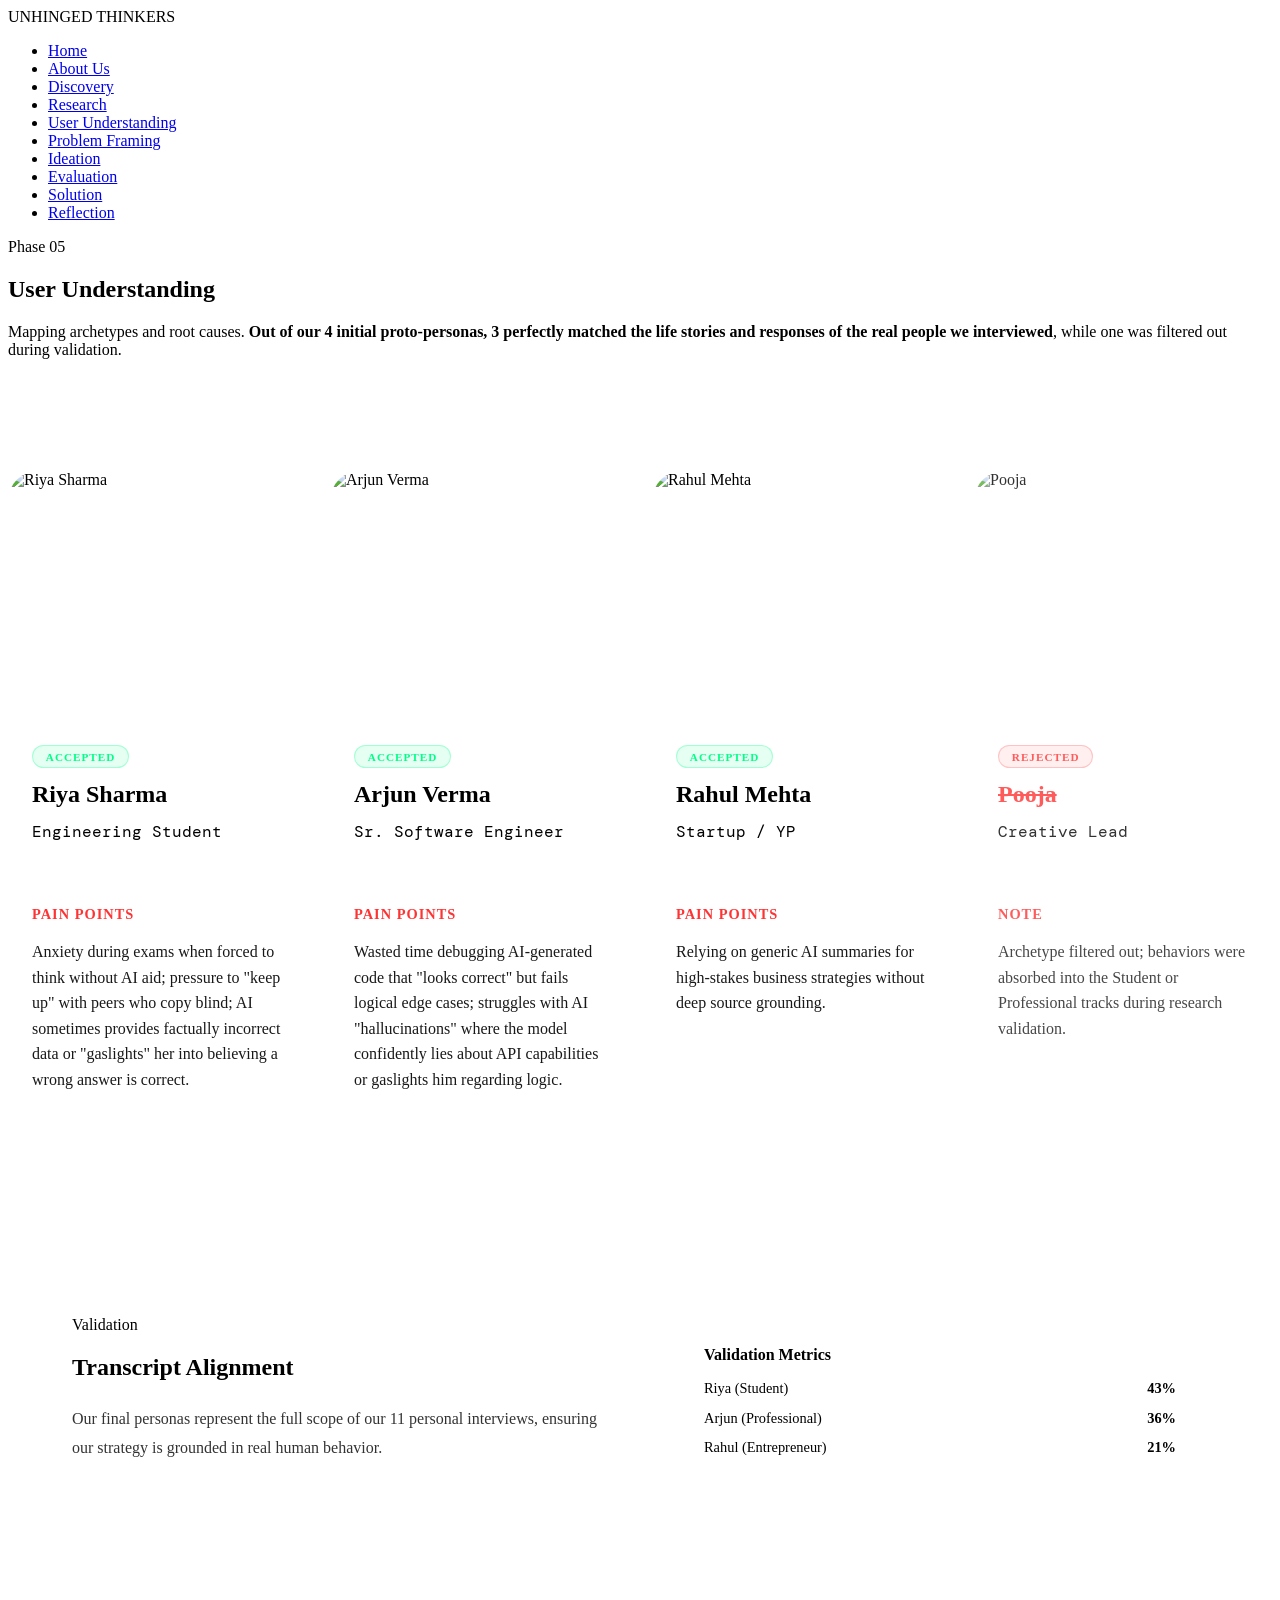
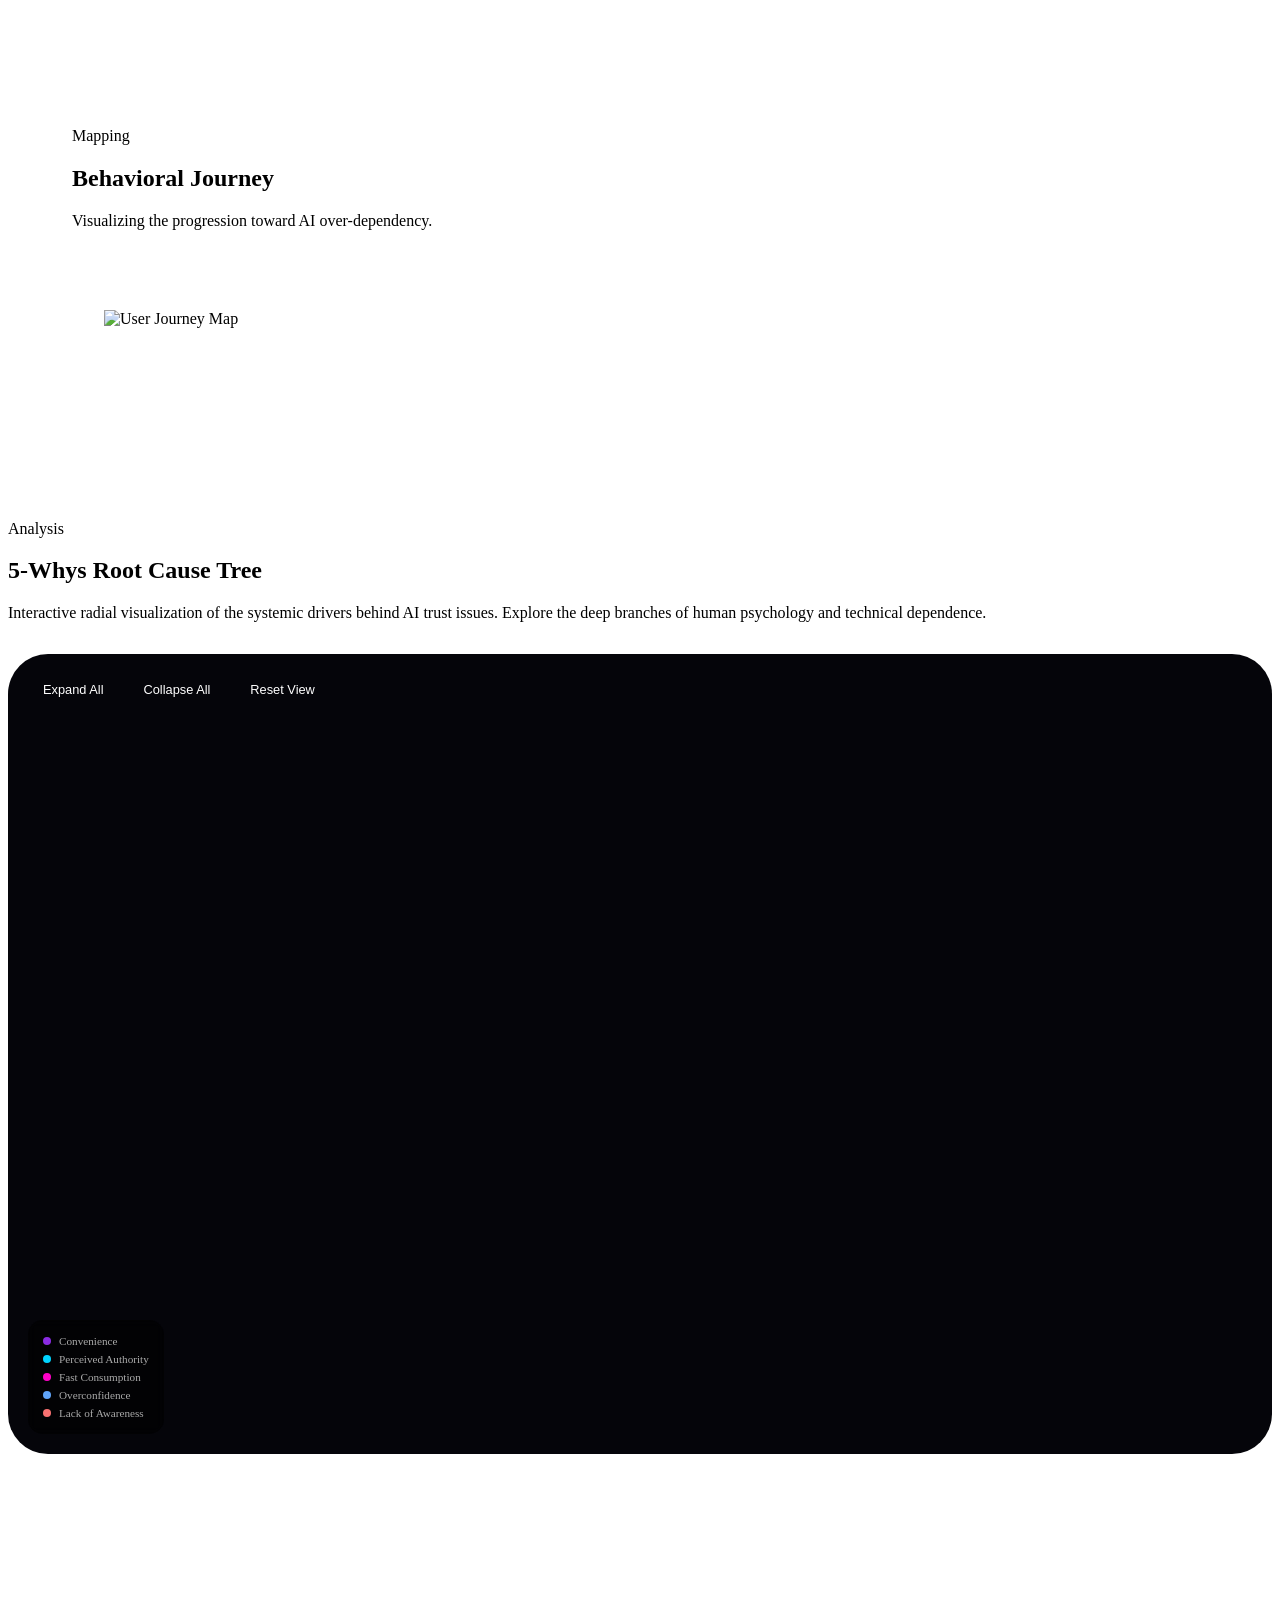
==== user.html @ 230399fd "Add files via upload" ====
<!DOCTYPE html>
<html lang="en">
<head>
    <meta charset="UTF-8">
    <meta name="viewport" content="width=device-width, initial-scale=1.0">
    <title>User Understanding | UNHINGED THINKERS</title>
    <link rel="preconnect" href="https://fonts.googleapis.com">
    <link rel="preconnect" href="https://fonts.gstatic.com" crossorigin>
    <link href="https://fonts.googleapis.com/css2?family=Inter:wght@300;400;600;800&family=Outfit:wght@400;700;900&family=DM+Mono:wght@400;500&family=DM+Sans:wght@400;500;700&display=swap" rel="stylesheet">
    <link rel="stylesheet" href="style.css">
    <style>
        .user-container {
            display: flex;
            flex-direction: column;
            gap: 6rem;
            padding-bottom: 8rem;
        }

        /* Persona Grid */
        .persona-grid {
            display: grid;
            grid-template-columns: repeat(4, 1fr);
            gap: 1.5rem;
        }

        .persona-card {
            background: var(--surface-color);
            border: 1px solid var(--border-color);
            border-radius: 30px;
            overflow: hidden;
            transition: var(--transition);
            display: flex;
            flex-direction: column;
            height: 100%;
            position: relative;
        }

        .persona-card:hover {
            transform: translateY(-10px);
            border-color: var(--accent-primary);
            box-shadow: 0 20px 40px rgba(0,0,0,0.4);
        }

        .persona-img-container {
            width: 100%;
            height: 250px;
            overflow: hidden;
            position: relative;
            cursor: zoom-in;
        }

        .persona-img {
            width: 100%;
            height: 100%;
            object-fit: cover;
            transition: var(--transition);
        }

        .persona-info {
            padding: 1.5rem;
            flex-grow: 1;
            display: flex;
            flex-direction: column;
            gap: 0.8rem;
        }

        .persona-badge {
            display: inline-block;
            padding: 0.3rem 0.8rem;
            border-radius: 50px;
            font-size: 0.7rem;
            font-weight: 700;
            text-transform: uppercase;
            letter-spacing: 1px;
            width: fit-content;
        }

        .persona-name {
            font-family: var(--font-heading);
            font-size: 1.5rem;
            font-weight: 800;
            color: var(--text-color);
            margin: 0;
        }

        .persona-role {
            font-family: 'DM Mono', monospace;
            font-size: 1rem; /* Increased from 0.85rem */
            color: var(--accent-secondary);
            margin-bottom: 0.5rem;
            display: block;
        }

        .pain-points-section {
            border-top: 1px solid var(--border-color);
            padding-top: 1rem;
            margin-top: 0.5rem;
        }

        .pain-points-section h4 {
            font-size: 0.9rem; /* Increased from 0.75rem */
            text-transform: uppercase;
            color: #ff3333;
            margin-bottom: 0.5rem;
            letter-spacing: 1px;
        }

        .pain-points-section p {
            font-size: 1rem; /* Increased from 0.85rem */
            line-height: 1.6;
            opacity: 0.9;
        }

        /* Rejected State */
        .persona-card.rejected { border-color: #ff3333; opacity: 0.8; }
        .persona-card.rejected .persona-name { color: #ff3333; text-decoration: line-through; }

        /* Mapping Section */
        .mapping-section {
            background: rgba(255, 255, 255, 0.02);
            border: 1px solid var(--border-color);
            padding: 4rem;
            border-radius: 40px;
            backdrop-filter: blur(10px);
        }

        /* ─── 5-Whys D3 Section ────────────────────────────────── */
        #whys-section {
            height: 800px;
            position: relative;
            background: #060A10;
            border-radius: 40px;
            border: 1px solid var(--border-color);
            overflow: hidden;
            margin-top: 2rem;
            box-shadow: inset 0 0 50px rgba(0,0,0,0.5);
        }

        #chart-svg-container {
            width: 100%;
            height: 100%;
            position: relative;
            z-index: 1;
        }

        .whys-header-internal {
            position: absolute; top: 24px; left: 24px; z-index: 50; display: flex; align-items: center; gap: 12px;
        }
        .whys-header-dot { width: 10px; height: 10px; border-radius: 50%; background: #F87171; box-shadow: 0 0 12px #F87171; }
        .whys-header-internal h3 { font-size: 11px; font-weight: 700; color: #E2E8F0; letter-spacing: 0.05em; text-transform: uppercase; margin: 0; font-family: 'DM Mono', monospace; }

        .whys-legend {
            position: absolute; top: 80px; left: 24px;
            display: flex; flex-direction: column; gap: 6px; z-index: 50;
        }
        .legend-item { display: flex; align-items: center; gap: 8px; font-size: 11px; color: #94A3B8; font-family: 'DM Mono', monospace; }
        .legend-dot { width: 6px; height: 6px; border-radius: 50%; }

        .whys-controls {
            position: absolute; bottom: 24px; right: 24px;
            display: flex; gap: 6px; z-index: 50;
        }
        .ctrl-btn {
            width: 32px; height: 32px; background: rgba(255,255,255,0.05);
            border: 1px solid rgba(255,255,255,0.1); border-radius: 8px;
            color: #4A6580; font-size: 14px; display: flex; align-items: center;
            justify-content: center; cursor: pointer; transition: 0.2s;
        }
        .ctrl-btn:hover { background: rgba(255,255,255,0.1); color: #E2E8F0; }

        #expand-all-btn {
            position: absolute; bottom: 24px; left: 50%; transform: translateX(-50%);
            font-size: 9px; font-family: 'DM Mono', monospace; text-transform: uppercase;
            background: rgba(255,255,255,0.04); border: 1px solid rgba(255,255,255,0.08);
            color: #4A6580; padding: 6px 14px; border-radius: 20px; cursor: pointer; z-index: 50;
        }
        #expand-all-btn:hover { background: var(--accent-primary); color: white; }

        #whys-tip {
            display: none; position: fixed; background: rgba(6,10,16,0.98);
            border: 1px solid rgba(255,255,255,0.1); border-radius: 6px;
            padding: 6px 12px; font-size: 10px; font-family: 'DM Mono', monospace;
            color: #E2E8F0; pointer-events: none; z-index: 9999;
            box-shadow: 0 10px 30px rgba(0,0,0,0.8);
        }

        /* SVG Inner Elements */
        .link { fill: none; stroke-opacity: 0.2; stroke-width: 1.2; pointer-events: none; }
        .node { cursor: pointer; }
        .node circle { transition: 0.2s; }
        .node:hover circle { stroke-width: 3px; }
        .node-label { font-family: 'DM Sans', sans-serif; pointer-events: none; user-select: none; }

        /* Lightbox */
        #lightbox { display: none; position: fixed; z-index: 9999; top: 0; left: 0; width: 100%; height: 100%; background: rgba(0,0,0,0.95); align-items: center; justify-content: center; cursor: pointer; }
        #lightbox img { max-width: 90%; max-height: 90%; border-radius: 12px; animation: zoomIn 0.3s ease; }

        @keyframes zoomIn { from { transform: scale(0.8); opacity: 0; } to { transform: scale(1); opacity: 1; } }

        @media (max-width: 968px) { .persona-grid { grid-template-columns: 1fr 1fr; } #whys-section { height: 600px; } }
        @media (max-width: 600px) { .persona-grid { grid-template-columns: 1fr; } }
    </style>
</head>
<body>
    <header>
        <nav id="main-nav">
            <div class="logo">UNHINGED THINKERS</div>
            <ul>
                <li><a href="index.html">Home</a></li>
                <li><a href="about.html">About Us</a></li>
                <li><a href="discovery.html">Discovery</a></li>
                <li><a href="research.html">Research</a></li>
                <li><a href="user.html" class="active">User Understanding</a></li>
                <li><a href="problem.html">Problem Framing</a></li>
                <li><a href="ideation.html">Ideation</a></li>
                <li><a href="evaluation.html">Evaluation</a></li>
                <li><a href="solution.html">Solution</a></li>
                <li><a href="reflection.html">Reflection</a></li>
            </ul>
        </nav>
    </header>

    <main class="container user-container">
        <section class="section-header">
            <span class="eyebrow">Phase 05</span>
            <h1 class="gradient-text">User Understanding</h1>
            <p>Mapping archetypes and root causes. <strong>Out of our 4 initial proto-personas, 3 perfectly matched the life stories and responses of the real people we interviewed</strong>, while one was filtered out during validation.</p>
        </section>

        <!-- 1. Persona Profiles -->
        <section class="persona-grid">
            <div class="persona-card">
                <div class="persona-img-container" onclick="openLightbox('proto_persona/persona_riya.jpeg')">
                    <img src="proto_persona/persona_riya.jpeg" alt="Riya Sharma" class="persona-img">
                </div>
                <div class="persona-info">
                    <span class="persona-badge" style="background:rgba(0, 255, 136, 0.1); color:#00ff88; border: 1px solid rgba(0, 255, 136, 0.3);">Accepted</span>
                    <h3 class="persona-name">Riya Sharma</h3>
                    <span class="persona-role">Engineering Student</span>
                    <div class="pain-points-section">
                        <h4>Pain Points</h4>
                        <p>Anxiety during exams when forced to think without AI aid; pressure to "keep up" with peers who copy blind; AI sometimes provides factually incorrect data or "gaslights" her into believing a wrong answer is correct.</p>
                    </div>
                </div>
            </div>

            <div class="persona-card">
                <div class="persona-img-container" onclick="openLightbox('proto_persona/persona_arjun_verma.jpeg')">
                    <img src="proto_persona/persona_arjun_verma.jpeg" alt="Arjun Verma" class="persona-img">
                </div>
                <div class="persona-info">
                    <span class="persona-badge" style="background:rgba(0, 255, 136, 0.1); color:#00ff88; border: 1px solid rgba(0, 255, 136, 0.3);">Accepted</span>
                    <h3 class="persona-name">Arjun Verma</h3>
                    <span class="persona-role">Sr. Software Engineer</span>
                    <div class="pain-points-section">
                        <h4>Pain Points</h4>
                        <p>Wasted time debugging AI-generated code that "looks correct" but fails logical edge cases; struggles with AI "hallucinations" where the model confidently lies about API capabilities or gaslights him regarding logic.</p>
                    </div>
                </div>
            </div>

            <div class="persona-card">
                <div class="persona-img-container" onclick="openLightbox('proto_persona/persona_rahul_mehta.jpeg')">
                    <img src="proto_persona/persona_rahul_mehta.jpeg" alt="Rahul Mehta" class="persona-img">
                </div>
                <div class="persona-info">
                    <span class="persona-badge" style="background:rgba(0, 255, 136, 0.1); color:#00ff88; border: 1px solid rgba(0, 255, 136, 0.3);">Accepted</span>
                    <h3 class="persona-name">Rahul Mehta</h3>
                    <span class="persona-role">Startup / YP</span>
                    <div class="pain-points-section">
                        <h4>Pain Points</h4>
                        <p>Relying on generic AI summaries for high-stakes business strategies without deep source grounding.</p>
                    </div>
                </div>
            </div>

            <div class="persona-card rejected">
                <div class="persona-img-container" onclick="openLightbox('proto_persona/persona_pooja.jpeg')">
                    <img src="proto_persona/persona_pooja.jpeg" alt="Pooja" class="persona-img">
                </div>
                <div class="persona-info">
                    <span class="persona-badge" style="background:rgba(255, 51, 51, 0.1); color:#ff3333; border: 1px solid rgba(255, 51, 51, 0.3);">Rejected</span>
                    <h3 class="persona-name">Pooja</h3>
                    <span class="persona-role">Creative Lead</span>
                    <div class="pain-points-section">
                        <h4>Note</h4>
                        <p>Archetype filtered out; behaviors were absorbed into the Student or Professional tracks during research validation.</p>
                    </div>
                </div>
            </div>
        </section>

        <!-- 2. Mapping Stats -->
        <section class="mapping-section" style="border-left: 5px solid var(--accent-secondary);">
            <div style="display: grid; grid-template-columns: 1fr 1fr; gap: 4rem; align-items: center;">
                <div>
                    <span class="eyebrow">Validation</span>
                    <h2 class="gradient-text">Transcript Alignment</h2>
                    <p style="margin-top: 1.5rem; line-height: 1.8; opacity: 0.8;">
                        Our final personas represent the full scope of our 11 personal interviews, ensuring our strategy is grounded in real human behavior.
                    </p>
                </div>
                <div style="background: rgba(255,255,255,0.02); padding: 2rem; border-radius: 20px; border: 1px solid var(--border-color);">
                    <h4 style="color:var(--accent-secondary); margin-bottom: 1rem;">Validation Metrics</h4>
                    <ul style="list-style: none; padding: 0; font-size: 0.9rem; display: flex; flex-direction: column; gap: 0.8rem;">
                        <li style="display:flex; justify-content:space-between;"><span>Riya (Student)</span> <strong style="color:var(--accent-primary);">43%</strong></li>
                        <li style="display:flex; justify-content:space-between;"><span>Arjun (Professional)</span> <strong style="color:var(--accent-primary);">36%</strong></li>
                        <li style="display:flex; justify-content:space-between;"><span>Rahul (Entrepreneur)</span> <strong style="color:var(--accent-primary);">21%</strong></li>
                    </ul>
                </div>
            </div>
        </section>

        <!-- 3. Journey Mapping -->
        <section class="mapping-section">
            <div class="section-header" style="margin-bottom: 3rem;">
                <span class="eyebrow">Mapping</span>
                <h2 class="gradient-text">Behavioral Journey</h2>
                <p>Visualizing the progression toward AI over-dependency.</p>
            </div>
            <div class="persona-img-container" style="height: auto; border-radius: 20px; border: 1px solid var(--border-color);" onclick="openLightbox('journey map.jpeg')">
                <img src="journey map.jpeg" alt="User Journey Map" class="persona-img" style="object-fit: contain; background: white; padding: 2rem;">
            </div>
        </section>

        <!-- 4. NEW: Root Cause Analysis Mindmap (D3 Integration) -->
        <section class="stats-section">
            <div class="section-header">
                <span class="eyebrow">Analysis</span>
                <h2 class="gradient-text">5-Whys Root Cause Tree</h2>
                <p>Interactive radial visualization of the systemic drivers behind AI trust issues. Explore the deep branches of human psychology and technical dependence.</p>
            </div>

            <div id="mindmap-container" style="width: 100%; height: 800px; background: #05050a; position: relative; overflow: hidden; border-radius: 40px; border: 1px solid var(--border-color); margin-top: 2rem;">
                <div style="position: absolute; top: 20px; left: 20px; z-index: 10; display: flex; gap: 10px;">
                    <button class="mindmap-btn" onclick="expandAll()" style="background: var(--surface-color); border: 1px solid var(--border-color); color: white; padding: 8px 15px; border-radius: 10px; cursor: pointer; font-size: 0.8rem;">Expand All</button>
                    <button class="mindmap-btn" onclick="collapseToRoot()" style="background: var(--surface-color); border: 1px solid var(--border-color); color: white; padding: 8px 15px; border-radius: 10px; cursor: pointer; font-size: 0.8rem;">Collapse All</button>
                    <button class="mindmap-btn" onclick="resetView()" style="background: var(--surface-color); border: 1px solid var(--border-color); color: white; padding: 8px 15px; border-radius: 10px; cursor: pointer; font-size: 0.8rem;">Reset View</button>
                </div>
                <div id="mindmap-legend" style="position: absolute; bottom: 20px; left: 20px; z-index: 10; display: flex; flex-direction: column; gap: 6px; background: rgba(0,0,0,0.6); padding: 15px; border-radius: 15px; backdrop-filter: blur(5px);">
                    <div style="display:flex; align-items:center; gap:8px; font-size:0.7rem; color: #aaa;"><div style="width:8px; height:8px; border-radius:50%; background:#8a2be2;"></div> Convenience</div>
                    <div style="display:flex; align-items:center; gap:8px; font-size:0.7rem; color: #aaa;"><div style="width:8px; height:8px; border-radius:50%; background:#00d4ff;"></div> Perceived Authority</div>
                    <div style="display:flex; align-items:center; gap:8px; font-size:0.7rem; color: #aaa;"><div style="width:8px; height:8px; border-radius:50%; background:#ff00c8;"></div> Fast Consumption</div>
                    <div style="display:flex; align-items:center; gap:8px; font-size:0.7rem; color: #aaa;"><div style="width:8px; height:8px; border-radius:50%; background:#60a5fa;"></div> Overconfidence</div>
                    <div style="display:flex; align-items:center; gap:8px; font-size:0.7rem; color: #aaa;"><div style="width:8px; height:8px; border-radius:50%; background:#f87171;"></div> Lack of Awareness</div>
                </div>
                <svg id="mindmap-svg" style="width:100%; height:100%; cursor:grab;"></svg>
                <div id="mindmap-tip" style="position:fixed; display:none; background:rgba(5,5,10,0.95); border:1px solid #00d4ff; padding:8px 12px; border-radius:6px; color:white; font-size:0.85rem; pointer-events:none; z-index:9999;"></div>
            </div>
        </section>
    </main>

    <div id="lightbox" onclick="this.style.display='none'"><img id="lightbox-img" src="" alt="Full View"></div>
    <footer><div class="container"><p>&copy; 2026 UNHINGED THINKERS - AI Ethics Project</p></div></footer>

    <script src="https://cdnjs.cloudflare.com/ajax/libs/d3/7.8.5/d3.min.js"></script>
    <script>
        const RAW_DATA = {
            name: "People Blindly Trust AI & Misinformation",
            children: [
                { name: "Convenience", id: "conv", children: [
                    { name: "Quick Answers Preferred", children: [
                        { name: "Attention Span Reduction" }, { name: "Mobile-First Consumption" }, { name: "Copy-Paste Habit" }
                    ]},
                    { name: "AI Reduces Cognitive Load", children: [
                        { name: "Outsourcing Thinking" }, { name: "No Need to Remember Facts" }, { name: "Decision Fatigue" }
                    ]}
                ]},
                { name: "Perceived Authority", id: "auth", children: [
                    { name: "Natural Language Mimics Expertise" }, { name: "Confident Phrasing Always Used" }, { name: "Big Tech Brand Association" }
                ]},
                { name: "Fast Consumption", id: "fast", children: [
                    { name: "Speed Prioritized Over Accuracy" }, { name: "Algorithm Echo Chambers" }, { name: "Headline-Only Reading Habit" }
                ]},
                { name: "Overconfidence in Tech", id: "over", children: [
                    { name: "Progress Narrative Dominates" }, { name: "Technical Jargon Intimidates" }, { name: "Past Automation Successes" }
                ]},
                { name: "Lack of Awareness", id: "aware", children: [
                    { name: "Hallucinations Sound Plausible" }, { name: "Probability vs Fact Confusion" }, { name: "Education Gap in AI Literacy" }
                ]}
            ]
        };

        const COLORS = { root: "#00d4ff", conv: "#8a2be2", auth: "#00d4ff", fast: "#ff00c8", over: "#60a5fa", aware: "#f87171" };
        
        const svg = d3.select("#mindmap-svg");
        const g = svg.append("g");
        const zoom = d3.zoom().scaleExtent([0.1, 5]).on("zoom", (e) => g.attr("transform", e.transform));
        svg.call(zoom);

        const tree = d3.tree().size([2 * Math.PI, 350]);
        const root = d3.hierarchy(RAW_DATA);
        
        root.children.forEach(collapse);
        function collapse(d) { if(d.children) { d._children = d.children; d.children = null; } }

        function update() {
            tree(root);
            const nodes = root.descendants();
            const links = root.links();

            const link = g.selectAll(".link").data(links, d => d.target.data.name);
            link.enter().append("path").attr("class", "link")
                .merge(link).attr("fill", "none").attr("stroke", d => COLORS[d.target.data.id] || "#333")
                .attr("stroke-opacity", 0.4).attr("d", d3.linkRadial().angle(d => d.x).radius(d => d.y));
            link.exit().remove();

            const node = g.selectAll(".node").data(nodes, d => d.data.name);
            const nEnter = node.enter().append("g").attr("class", "node")
                .on("click", (e, d) => { if(d.children) { d._children = d.children; d.children = null; } else { d.children = d._children; d._children = null; } update(); });

            nEnter.append("circle").attr("r", 6).attr("fill", d => COLORS[d.data.id] || "#fff");
            nEnter.append("text").attr("dy", "0.31em").attr("x", d => d.x < Math.PI ? 10 : -10)
                .attr("text-anchor", d => d.x < Math.PI ? "start" : "end")
                .attr("transform", d => `rotate(${(d.x * 180 / Math.PI - 90)}) rotate(${d.x >= Math.PI ? 180 : 0})`)
                .text(d => d.data.name).style("fill", "#fff").style("font-size", "10px");

            node.merge(nEnter).attr("transform", d => `rotate(${(d.x * 180 / Math.PI - 90)}) translate(${d.y},0)`);
            node.exit().remove();
        }

        function expandAll() { root.descendants().forEach(d => { if(d._children) { d.children = d._children; d._children = null; } }); update(); }
        function collapseToRoot() { root.children.forEach(d => { if(d.children) { d._children = d.children; d.children = null; } }); update(); }
        function resetView() { svg.transition().duration(750).call(zoom.transform, d3.zoomIdentity.translate(svg.node().clientWidth/2, svg.node().clientHeight/2).scale(0.8)); }
        
        function openLightbox(src) { document.getElementById('lightbox-img').src = src; document.getElementById('lightbox').style.display = 'flex'; }

        update();
        resetView();
    </script>
</body>
</html>
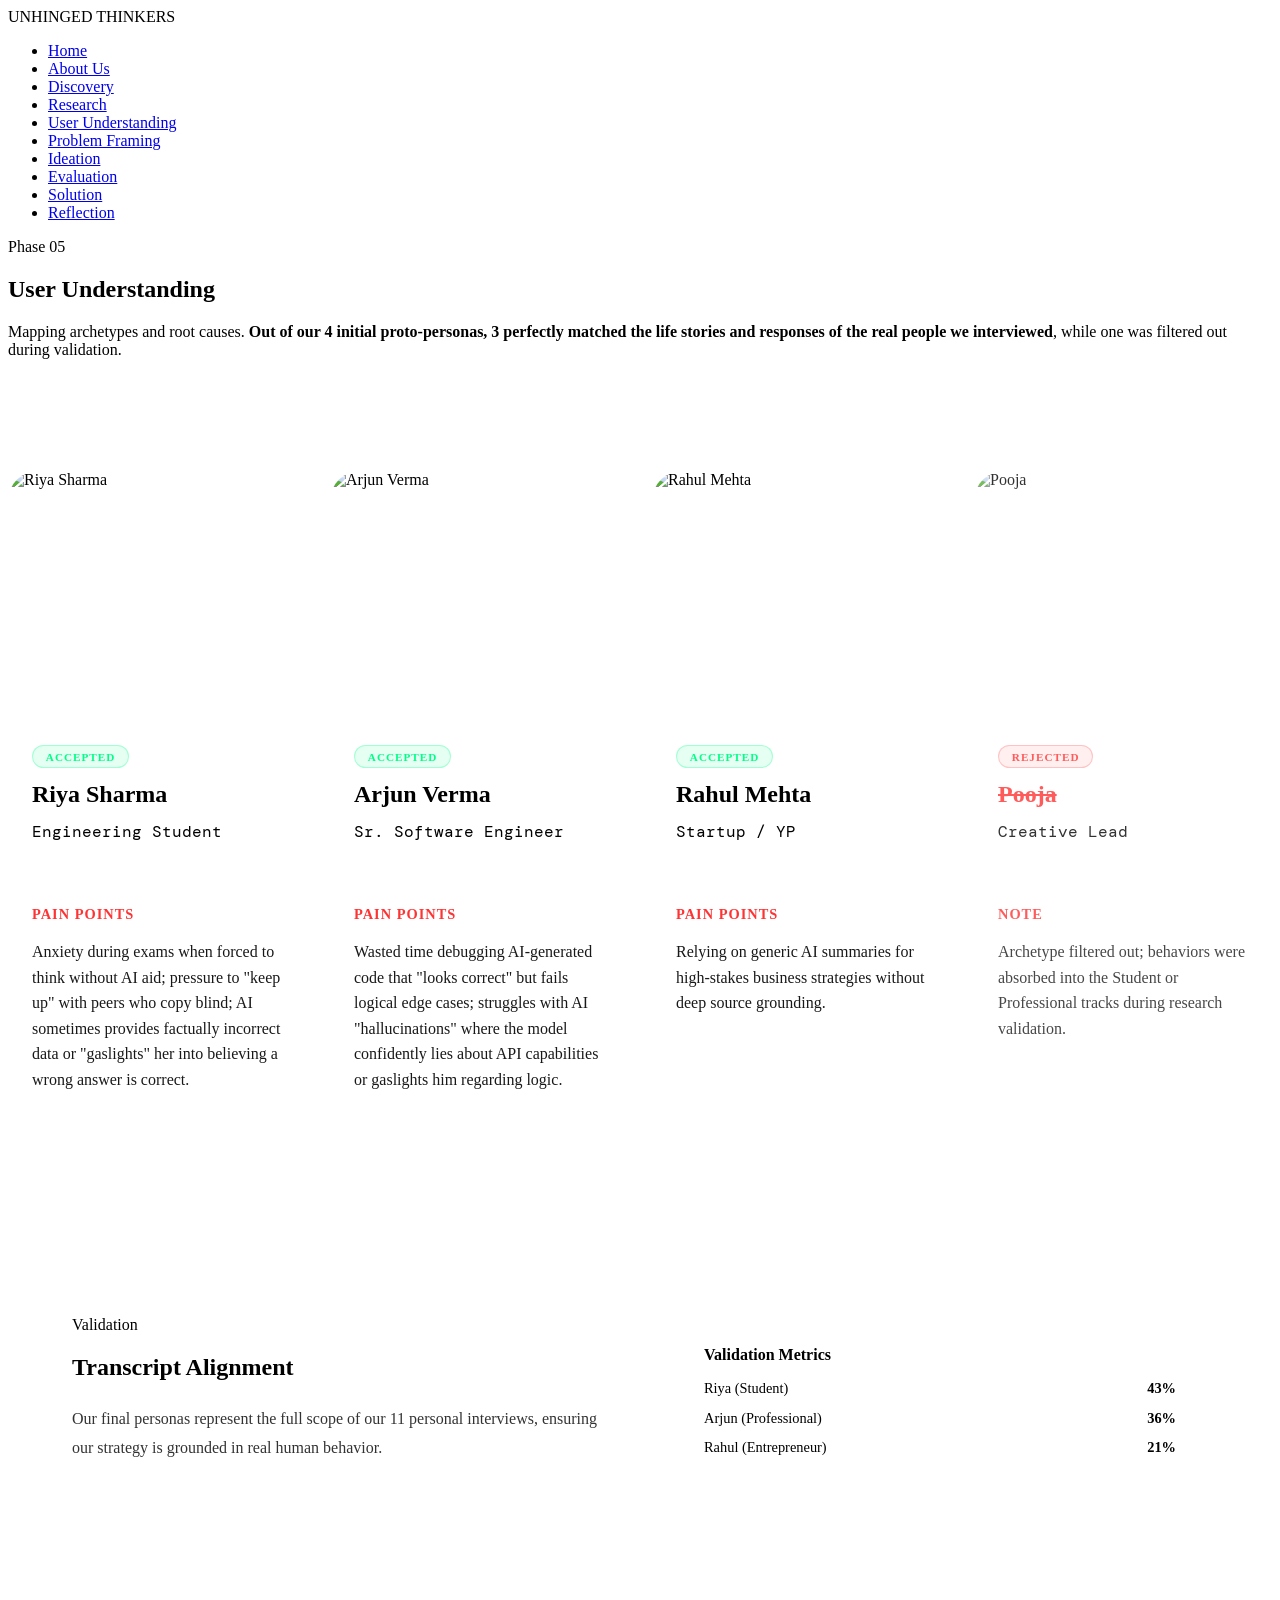
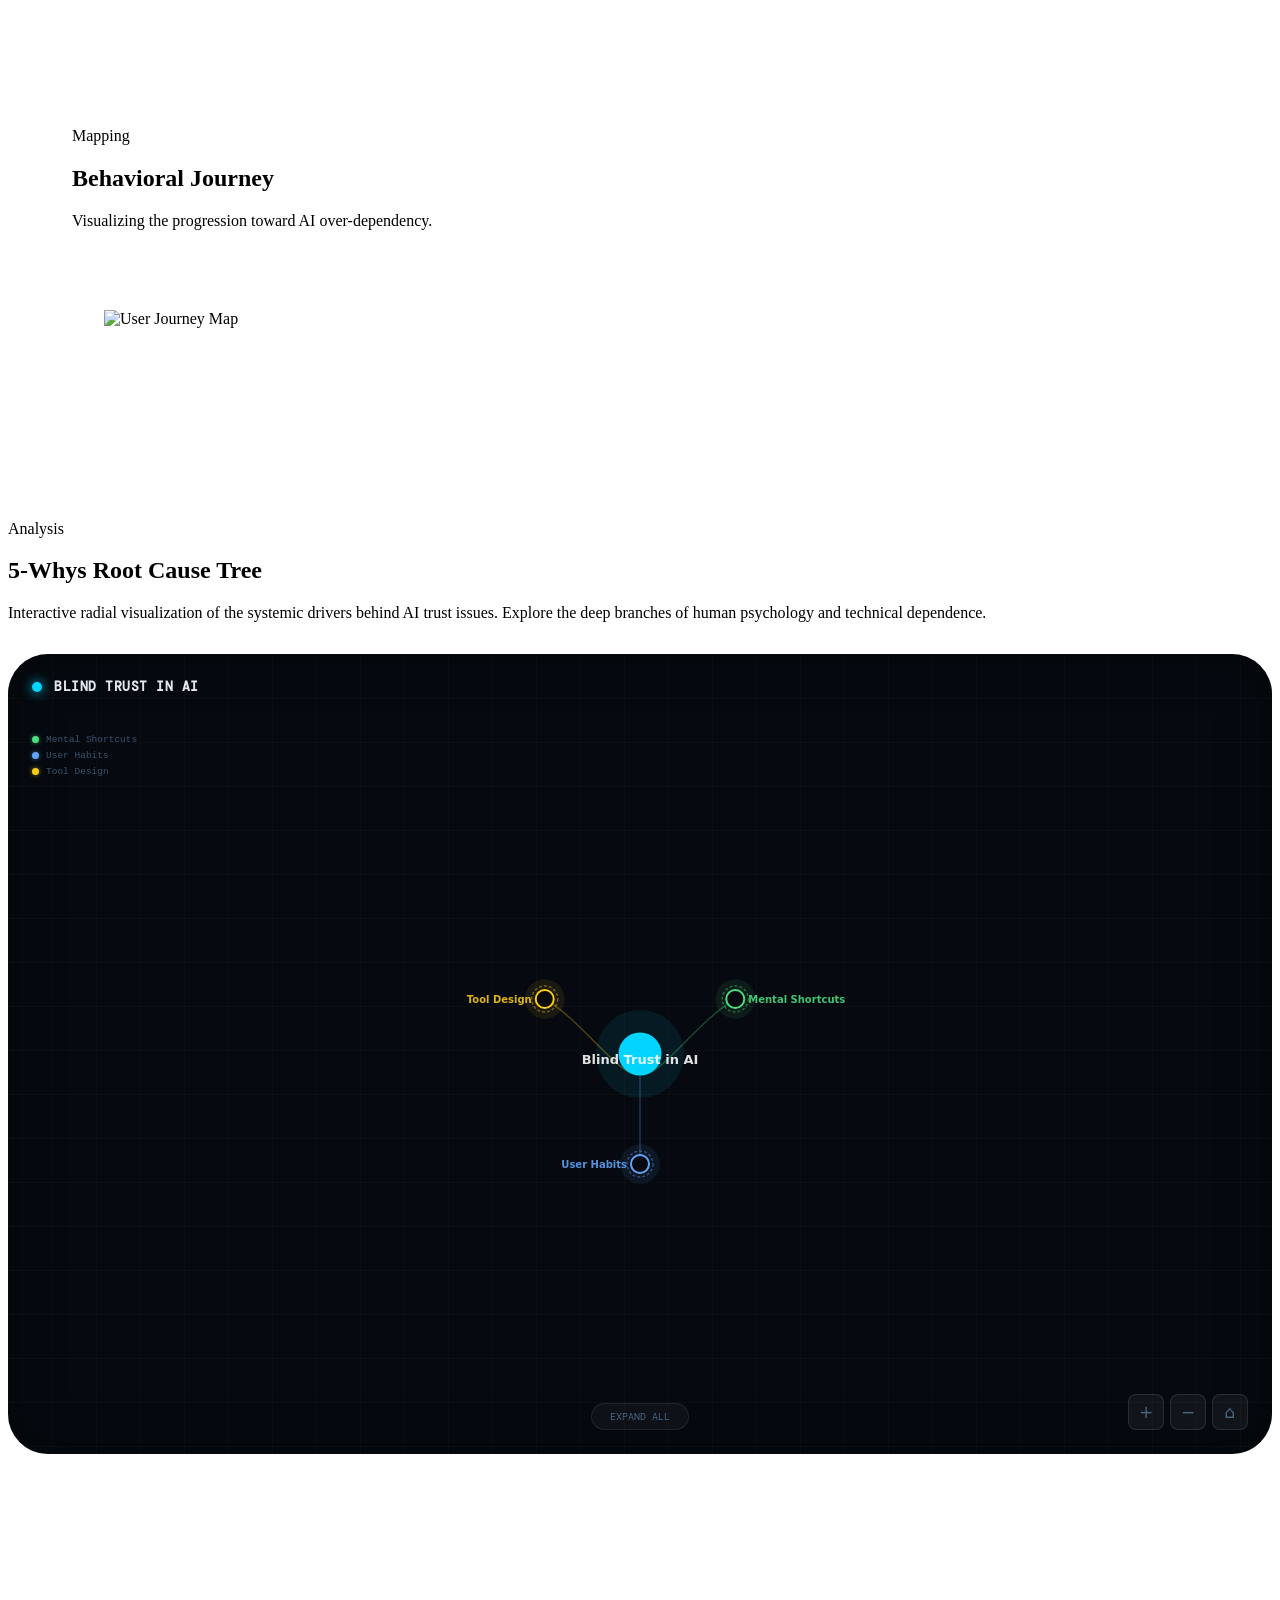
==== commit 19a018fc: "Add files via upload" ====
--- a/user.html
+++ b/user.html
@@ -323,7 +323,7 @@
             </div>
         </section>
 
-        <!-- 4. NEW: Root Cause Analysis Mindmap (D3 Integration) -->
+        <!-- 4. PREMIUM 5-WHYS ROOT CAUSE TREE (Custom Engine) -->
         <section class="stats-section">
             <div class="section-header">
                 <span class="eyebrow">Analysis</span>
@@ -331,21 +331,37 @@
                 <p>Interactive radial visualization of the systemic drivers behind AI trust issues. Explore the deep branches of human psychology and technical dependence.</p>
             </div>
 
-            <div id="mindmap-container" style="width: 100%; height: 800px; background: #05050a; position: relative; overflow: hidden; border-radius: 40px; border: 1px solid var(--border-color); margin-top: 2rem;">
-                <div style="position: absolute; top: 20px; left: 20px; z-index: 10; display: flex; gap: 10px;">
-                    <button class="mindmap-btn" onclick="expandAll()" style="background: var(--surface-color); border: 1px solid var(--border-color); color: white; padding: 8px 15px; border-radius: 10px; cursor: pointer; font-size: 0.8rem;">Expand All</button>
-                    <button class="mindmap-btn" onclick="collapseToRoot()" style="background: var(--surface-color); border: 1px solid var(--border-color); color: white; padding: 8px 15px; border-radius: 10px; cursor: pointer; font-size: 0.8rem;">Collapse All</button>
-                    <button class="mindmap-btn" onclick="resetView()" style="background: var(--surface-color); border: 1px solid var(--border-color); color: white; padding: 8px 15px; border-radius: 10px; cursor: pointer; font-size: 0.8rem;">Reset View</button>
-                </div>
-                <div id="mindmap-legend" style="position: absolute; bottom: 20px; left: 20px; z-index: 10; display: flex; flex-direction: column; gap: 6px; background: rgba(0,0,0,0.6); padding: 15px; border-radius: 15px; backdrop-filter: blur(5px);">
-                    <div style="display:flex; align-items:center; gap:8px; font-size:0.7rem; color: #aaa;"><div style="width:8px; height:8px; border-radius:50%; background:#8a2be2;"></div> Convenience</div>
-                    <div style="display:flex; align-items:center; gap:8px; font-size:0.7rem; color: #aaa;"><div style="width:8px; height:8px; border-radius:50%; background:#00d4ff;"></div> Perceived Authority</div>
-                    <div style="display:flex; align-items:center; gap:8px; font-size:0.7rem; color: #aaa;"><div style="width:8px; height:8px; border-radius:50%; background:#ff00c8;"></div> Fast Consumption</div>
-                    <div style="display:flex; align-items:center; gap:8px; font-size:0.7rem; color: #aaa;"><div style="width:8px; height:8px; border-radius:50%; background:#60a5fa;"></div> Overconfidence</div>
-                    <div style="display:flex; align-items:center; gap:8px; font-size:0.7rem; color: #aaa;"><div style="width:8px; height:8px; border-radius:50%; background:#f87171;"></div> Lack of Awareness</div>
-                </div>
-                <svg id="mindmap-svg" style="width:100%; height:100%; cursor:grab;"></svg>
-                <div id="mindmap-tip" style="position:fixed; display:none; background:rgba(5,5,10,0.95); border:1px solid #00d4ff; padding:8px 12px; border-radius:6px; color:white; font-size:0.85rem; pointer-events:none; z-index:9999;"></div>
+            <div id="whys-section" style="height: 800px; position: relative; background: #060A10; border-radius: 40px; border: 1px solid var(--border-color); overflow: hidden; margin-top: 2rem; box-shadow: inset 0 0 50px rgba(0,0,0,0.5); font-family: system-ui, sans-serif;">
+                <div style="position: absolute; inset: 0; background-image: linear-gradient(rgba(255,255,255,.02) 1px,transparent 1px), linear-gradient(90deg,rgba(255,255,255,.02) 1px,transparent 1px); background-size: 44px 44px; pointer-events: none; z-index: 0;"></div>
+                
+                <div class="whys-header-internal" style="position: absolute; top: 24px; left: 24px; z-index: 50; display: flex; align-items: center; gap: 12px;">
+                    <div class="whys-header-dot" style="width: 10px; height: 10px; border-radius: 50%; background: #00d4ff; box-shadow: 0 0 12px #00d4ff;"></div>
+                    <h1 style="font-size: 13px; font-weight: 700; color: #E2E8F0; letter-spacing: .04em; text-transform: uppercase; margin: 0; font-family: 'DM Mono', monospace;">Blind Trust in AI</h1>
+                </div>
+
+                <div id="whys-legend" class="whys-legend" style="position: absolute; top: 80px; left: 24px; z-index: 50; display: flex; flex-direction: column; gap: 5px;"></div>
+                
+                <div id="svg-wrap" style="width: 100%; height: 100%; position: relative; z-index: 1; user-select: none;">
+                    <svg id="svg" style="display: block; width: 100%; height: 100%; cursor: grab;">
+                        <defs>
+                            <filter id="glow" x="-60%" y="-60%" width="220%" height="220%">
+                                <feGaussianBlur in="SourceGraphic" stdDeviation="3.5" result="b"/>
+                                <feMerge><feMergeNode in="b"/><feMergeNode in="SourceGraphic"/></feMerge>
+                            </filter>
+                        </defs>
+                        <g id="gRoot"></g>
+                    </svg>
+                </div>
+
+                <div id="whys-tip" style="display: none; position: fixed; background: rgba(6,10,16,.96); border: 1px solid rgba(255,255,255,0.12); border-radius: 6px; padding: 5px 11px; font-size: 11px; font-family: 'DM Mono', monospace; color: #E2E8F0; pointer-events: none; z-index: 10000; box-shadow: 0 8px 24px rgba(0,0,0,.6);"></div>
+
+                <div class="whys-controls" style="position: absolute; bottom: 24px; right: 24px; display: flex; gap: 6px; z-index: 50;">
+                    <div class="ctrl-btn" id="bIn" style="width: 34px; height: 34px; background: rgba(255,255,255,.05); border: 1px solid rgba(255,255,255,.1); border-radius: 8px; color: #4A6580; font-size: 17px; display: flex; align-items: center; justify-content: center; cursor: pointer; transition: 0.15s; line-height: 1;">+</div>
+                    <div class="ctrl-btn" id="bOut" style="width: 34px; height: 34px; background: rgba(255,255,255,.05); border: 1px solid rgba(255,255,255,.1); border-radius: 8px; color: #4A6580; font-size: 17px; display: flex; align-items: center; justify-content: center; cursor: pointer; transition: 0.15s; line-height: 1;">−</div>
+                    <div class="ctrl-btn" id="bReset" style="width: 34px; height: 34px; background: rgba(255,255,255,.05); border: 1px solid rgba(255,255,255,.1); border-radius: 8px; color: #4A6580; font-size: 17px; display: flex; align-items: center; justify-content: center; cursor: pointer; transition: 0.15s; line-height: 1;">⌂</div>
+                </div>
+
+                <button id="expand-btn-internal" style="position: absolute; bottom: 24px; left: 50%; transform: translateX(-50%); font-size: 10px; font-family: 'DM Mono', monospace; text-transform: uppercase; background: rgba(255,255,255,0.04); border: 1px solid rgba(255,255,255,0.08); color: #4A6580; padding: 6px 18px; border-radius: 20px; cursor: pointer; z-index: 50; transition: 0.15s;">expand all</button>
             </div>
         </section>
     </main>
@@ -353,80 +369,109 @@
     <div id="lightbox" onclick="this.style.display='none'"><img id="lightbox-img" src="" alt="Full View"></div>
     <footer><div class="container"><p>&copy; 2026 UNHINGED THINKERS - AI Ethics Project</p></div></footer>
 
-    <script src="https://cdnjs.cloudflare.com/ajax/libs/d3/7.8.5/d3.min.js"></script>
     <script>
-        const RAW_DATA = {
-            name: "People Blindly Trust AI & Misinformation",
-            children: [
-                { name: "Convenience", id: "conv", children: [
-                    { name: "Quick Answers Preferred", children: [
-                        { name: "Attention Span Reduction" }, { name: "Mobile-First Consumption" }, { name: "Copy-Paste Habit" }
-                    ]},
-                    { name: "AI Reduces Cognitive Load", children: [
-                        { name: "Outsourcing Thinking" }, { name: "No Need to Remember Facts" }, { name: "Decision Fatigue" }
-                    ]}
-                ]},
-                { name: "Perceived Authority", id: "auth", children: [
-                    { name: "Natural Language Mimics Expertise" }, { name: "Confident Phrasing Always Used" }, { name: "Big Tech Brand Association" }
-                ]},
-                { name: "Fast Consumption", id: "fast", children: [
-                    { name: "Speed Prioritized Over Accuracy" }, { name: "Algorithm Echo Chambers" }, { name: "Headline-Only Reading Habit" }
-                ]},
-                { name: "Overconfidence in Tech", id: "over", children: [
-                    { name: "Progress Narrative Dominates" }, { name: "Technical Jargon Intimidates" }, { name: "Past Automation Successes" }
-                ]},
-                { name: "Lack of Awareness", id: "aware", children: [
-                    { name: "Hallucinations Sound Plausible" }, { name: "Probability vs Fact Confusion" }, { name: "Education Gap in AI Literacy" }
-                ]}
-            ]
-        };
-
-        const COLORS = { root: "#00d4ff", conv: "#8a2be2", auth: "#00d4ff", fast: "#ff00c8", over: "#60a5fa", aware: "#f87171" };
+        // ── DATA ────────────────────────────────────────────────────────────────────
+        const RAW = {n:"Blind Trust in AI",c:[
+          {n:"Mental Shortcuts",c:[
+            {n:"Authority Bias",c:[{n:"Smart-sounding tone"},{n:"Confident formatting"},{n:"Trust in Silicon logic"}]},
+            {n:"Cognitive Laziness",c:[{n:"Thinking is draining"},{n:"Desire for easy answers"},{n:"Avoidance of fact-checking"}]},
+            {n:"Information Overload",c:[{n:"Too many sources"},{n:"Decision fatigue"},{n:"Need for quick summaries"}]}
+          ]},
+          {n:"User Habits",c:[
+            {n:"Copy-Pasting",c:[{n:"Muscle memory speed"},{n:"Lack of review step"}]},
+            {n:"Peer Pressure",c:[{n:"Normalization of cheating"},{n:"Comparison of grades"}]},
+            {n:"Falling Behind",c:[{n:"AI users are faster"},{n:"Manual work feels slow"}]}
+          ]},
+          {n:"Tool Design",c:[
+            {n:"Frictionless UI",c:[{n:"Single-click copy"},{n:"No verification warnings"}]},
+            {n:"Opaque Algorithms",c:[{n:"Black-box processing"},{n:"No source citations"}]},
+            {n:"No Verification",c:[{n:"No built-in fact checker"},{n:"Missing privacy filters"}]}
+          ]}
+        ]};
+
+        // ── COLORS ──────────────────────────────────────────────────────────────────
+        const COLORS = { "Mental Shortcuts": "#4ADE80", "User Habits": "#60A5FA", "Tool Design": "#FACC15", "_root": "#00d4ff" };
+
+        // ── BUILD ────────────────────────────────────────────────────────────────────
+        let UID = 0;
+        function build(raw, depth, parent) {
+          const node = { id:UID++, name:raw.n, depth, parent, children:null, _children:null, angle:0, radius:0, x:0, y:0 };
+          if (raw.c && raw.c.length) {
+            const kids = raw.c.map(r => build(r, depth+1, node));
+            if (depth >= 1) node._children = kids; else node.children = kids;
+          }
+          return node;
+        }
+        const ROOT = build(RAW, 0, null);
+        const LR = 110;
+
+        function leaves(n) { const ch = n.children || []; return ch.length ? ch.reduce((s,c) => s + leaves(c), 0) : 1; }
+        function doLayout(node, a0, a1) {
+          node.angle  = (a0 + a1) / 2; node.radius = node.depth * LR;
+          const rad   = node.angle - Math.PI / 2;
+          node.x = node.radius * Math.cos(rad); node.y = node.radius * Math.sin(rad);
+          const ch = node.children || []; if (!ch.length) return;
+          const total = ch.reduce((s,c) => s + leaves(c), 0);
+          let cur = a0; for (const c of ch) { const span = (leaves(c) / total) * (a1 - a0); doLayout(c, cur, cur + span); cur += span; }
+        }
+
+        const NS = "http://www.w3.org/2000/svg";
+        function svgEl(tag, attrs, parent) {
+          const e = document.createElementNS(NS, tag);
+          for (const [k,v] of Object.entries(attrs)) e.setAttribute(k, v);
+          if (parent) parent.appendChild(e); return e;
+        }
+
+        const svg = document.getElementById("svg"), gRoot = document.getElementById("gRoot"), tip = document.getElementById("whys-tip"), section = document.getElementById("whys-section");
+        let W = section.clientWidth, H = section.clientHeight, tx=W/2, ty=H/2, tk=1;
+        function applyTx() { gRoot.setAttribute("transform", `translate(${tx},${ty}) scale(${tk})`); }
+
+        function render() {
+          doLayout(ROOT, 0, 2*Math.PI); gRoot.innerHTML = "";
+          const allL = (n, acc=[]) => { (n.children||[]).forEach(c=>{acc.push([n,c]); allL(c,acc);}); return acc; };
+          const allN = (n, acc=[]) => { acc.push(n); (n.children||[]).forEach(c=>allN(c,acc)); return acc; };
+          const getCol = (n) => { if(n.depth===0) return COLORS._root; let a=n; while(a.depth>1) a=a.parent; return COLORS[a.name] || "#94A3B8"; };
+
+          allL(ROOT).forEach(([s,t]) => {
+            const mid = (s.radius + t.radius) / 2, sa = s.angle-Math.PI/2, ta = t.angle-Math.PI/2;
+            svgEl("path", { d: `M${s.x},${s.y} C${mid*Math.cos(sa)},${mid*Math.sin(sa)} ${mid*Math.cos(ta)},${mid*Math.sin(ta)} ${t.x},${t.y}`, fill:"none", stroke:getCol(t), "stroke-opacity":".28", "stroke-width":"1.5", "pointer-events":"none" }, gRoot);
+          });
+
+          allN(ROOT).forEach(node => {
+            const col = getCol(node), r0 = node.depth===0 ? 20 : node.depth===1 ? 9 : 5, collapsed = node._children && node._children.length && !node.children;
+            const g = svgEl("g", { transform: `translate(${node.x},${node.y})`, style:"cursor:pointer" }, gRoot);
+            svgEl("circle", { r: r0*2.2, fill: col, "fill-opacity": ".08" }, g);
+            if(collapsed) svgEl("circle", { r: r0+4, fill: "none", stroke: col, "stroke-opacity": ".4", "stroke-width": "1.5", "stroke-dasharray": "3,2" }, g);
+            const circ = svgEl("circle", { r: r0, fill: collapsed ? "#060A10" : col, stroke: col, "stroke-width": node.depth===0?"3":"2" }, g);
+            const label = node.name.length>27 ? node.name.slice(0,25)+"..." : node.name;
+            const isRight = node.depth===0 || node.angle < Math.PI, pad = node.depth===0 ? 0 : node.depth===1 ? 13 : 9;
+            svgEl("text", { x: node.depth===0?0:(isRight?pad:-pad), y: node.depth===0?5:0, "text-anchor": node.depth===0?"middle":(isRight?"start":"end"), "dominant-baseline": "central", fill: node.depth===0?"#fff":col, "fill-opacity": ".88", "font-size": node.depth===0?"13":node.depth===1?"10":"8.5", "font-weight": node.depth<=1?"700":"400", "pointer-events":"none" }, g).textContent = label;
+
+            g.addEventListener("mouseenter", () => { circ.setAttribute("filter","url(#glow)"); circ.setAttribute("stroke-width", node.depth===0?"4":"3"); });
+            g.addEventListener("mouseleave", () => { circ.removeAttribute("filter"); circ.setAttribute("stroke-width", node.depth===0?"3":"2"); tip.style.display="none"; });
+            g.addEventListener("mousemove", ev => { tip.style.display="block"; tip.style.color=col; tip.style.borderColor=col+"55"; tip.textContent=node.name; tip.style.left=(ev.clientX+14)+"px"; tip.style.top=(ev.clientY-10)+"px"; });
+            g.addEventListener("click", ev => { ev.stopPropagation(); if(node.depth===0){ const h=(n)=>n._children?true:(n.children||[]).some(h); if(h(node)){ (function e(n){if(n._children){n.children=n._children;n._children=null;}(n.children||[]).forEach(e);})(node); }else{ (function c(n){if(n.depth>=1&&n.children){n._children=n.children;n.children=null;}else(n.children||[]).forEach(c);})(node); } }else{ if(node.children){node._children=node.children;node.children=null;}else if(node._children){node.children=node._children;node._children=null;} } render(); });
+          });
+          applyTx();
+        }
+
+        svg.addEventListener("wheel", ev => { ev.preventDefault(); const r=svg.getBoundingClientRect(), mx=ev.clientX-r.left, my=ev.clientY-r.top, f=ev.deltaY<0?1.12:1/1.12, nk=Math.min(12,Math.max(0.06,tk*f)); tx=mx-(mx-tx)*(nk/tk); ty=my-(my-ty)*(nk/tk); tk=nk; applyTx(); }, {passive:false});
+        let panning=false, dsx=0, dsy=0, txs=0, tys=0;
+        svg.addEventListener("mousedown", ev => { panning=true; dsx=ev.clientX; dsy=ev.clientY; txs=tx; tys=ty; svg.style.cursor="grabbing"; });
+        window.addEventListener("mousemove", ev => { if(!panning) return; tx=txs+(ev.clientX-dsx); ty=tys+(ev.clientY-dsy); applyTx(); });
+        window.addEventListener("mouseup", () => { panning=false; svg.style.cursor="grab"; });
         
-        const svg = d3.select("#mindmap-svg");
-        const g = svg.append("g");
-        const zoom = d3.zoom().scaleExtent([0.1, 5]).on("zoom", (e) => g.attr("transform", e.transform));
-        svg.call(zoom);
-
-        const tree = d3.tree().size([2 * Math.PI, 350]);
-        const root = d3.hierarchy(RAW_DATA);
+        document.getElementById("bIn").onclick=()=>{ tk=Math.min(12,tk*1.3); applyTx(); };
+        document.getElementById("bOut").onclick=()=>{ tk=Math.max(0.06,tk/1.3); applyTx(); };
+        document.getElementById("bReset").onclick=()=>{ tx=W/2; ty=H/2; tk=1; applyTx(); };
+        let allEx=false; document.getElementById("expand-btn-internal").onclick=function(){ if(!allEx){ (function e(n){if(n._children){n.children=n._children;n._children=null;}(n.children||[]).forEach(e);})(ROOT); this.textContent="collapse all"; }else{ (function c(n){if(n.depth>=2&&n.children){n._children=n.children;n.children=null;}(n.children||[]).forEach(c);})(ROOT); this.textContent="expand all"; } allEx=!allEx; render(); };
         
-        root.children.forEach(collapse);
-        function collapse(d) { if(d.children) { d._children = d.children; d.children = null; } }
-
-        function update() {
-            tree(root);
-            const nodes = root.descendants();
-            const links = root.links();
-
-            const link = g.selectAll(".link").data(links, d => d.target.data.name);
-            link.enter().append("path").attr("class", "link")
-                .merge(link).attr("fill", "none").attr("stroke", d => COLORS[d.target.data.id] || "#333")
-                .attr("stroke-opacity", 0.4).attr("d", d3.linkRadial().angle(d => d.x).radius(d => d.y));
-            link.exit().remove();
-
-            const node = g.selectAll(".node").data(nodes, d => d.data.name);
-            const nEnter = node.enter().append("g").attr("class", "node")
-                .on("click", (e, d) => { if(d.children) { d._children = d.children; d.children = null; } else { d.children = d._children; d._children = null; } update(); });
-
-            nEnter.append("circle").attr("r", 6).attr("fill", d => COLORS[d.data.id] || "#fff");
-            nEnter.append("text").attr("dy", "0.31em").attr("x", d => d.x < Math.PI ? 10 : -10)
-                .attr("text-anchor", d => d.x < Math.PI ? "start" : "end")
-                .attr("transform", d => `rotate(${(d.x * 180 / Math.PI - 90)}) rotate(${d.x >= Math.PI ? 180 : 0})`)
-                .text(d => d.data.name).style("fill", "#fff").style("font-size", "10px");
-
-            node.merge(nEnter).attr("transform", d => `rotate(${(d.x * 180 / Math.PI - 90)}) translate(${d.y},0)`);
-            node.exit().remove();
-        }
-
-        function expandAll() { root.descendants().forEach(d => { if(d._children) { d.children = d._children; d._children = null; } }); update(); }
-        function collapseToRoot() { root.children.forEach(d => { if(d.children) { d._children = d.children; d.children = null; } }); update(); }
-        function resetView() { svg.transition().duration(750).call(zoom.transform, d3.zoomIdentity.translate(svg.node().clientWidth/2, svg.node().clientHeight/2).scale(0.8)); }
-        
+        const leg = document.getElementById("whys-legend");
+        Object.entries(COLORS).forEach(([n,c])=>{ if(n==="_root") return; const d=document.createElement("div"); d.style.cssText="display:flex;align-items:center;gap:7px;font-size:9.5px;color:#3A5268;font-family:monospace;"; d.innerHTML=`<div style="width:7px;height:7px;border-radius:50%;background:${c};box-shadow:0 0 5px ${c}88"></div>${n}`; leg.appendChild(d); });
+
+        window.addEventListener("resize",()=>{ W=section.clientWidth; H=section.clientHeight; render(); });
         function openLightbox(src) { document.getElementById('lightbox-img').src = src; document.getElementById('lightbox').style.display = 'flex'; }
-
-        update();
-        resetView();
+        render();
     </script>
 </body>
 </html>
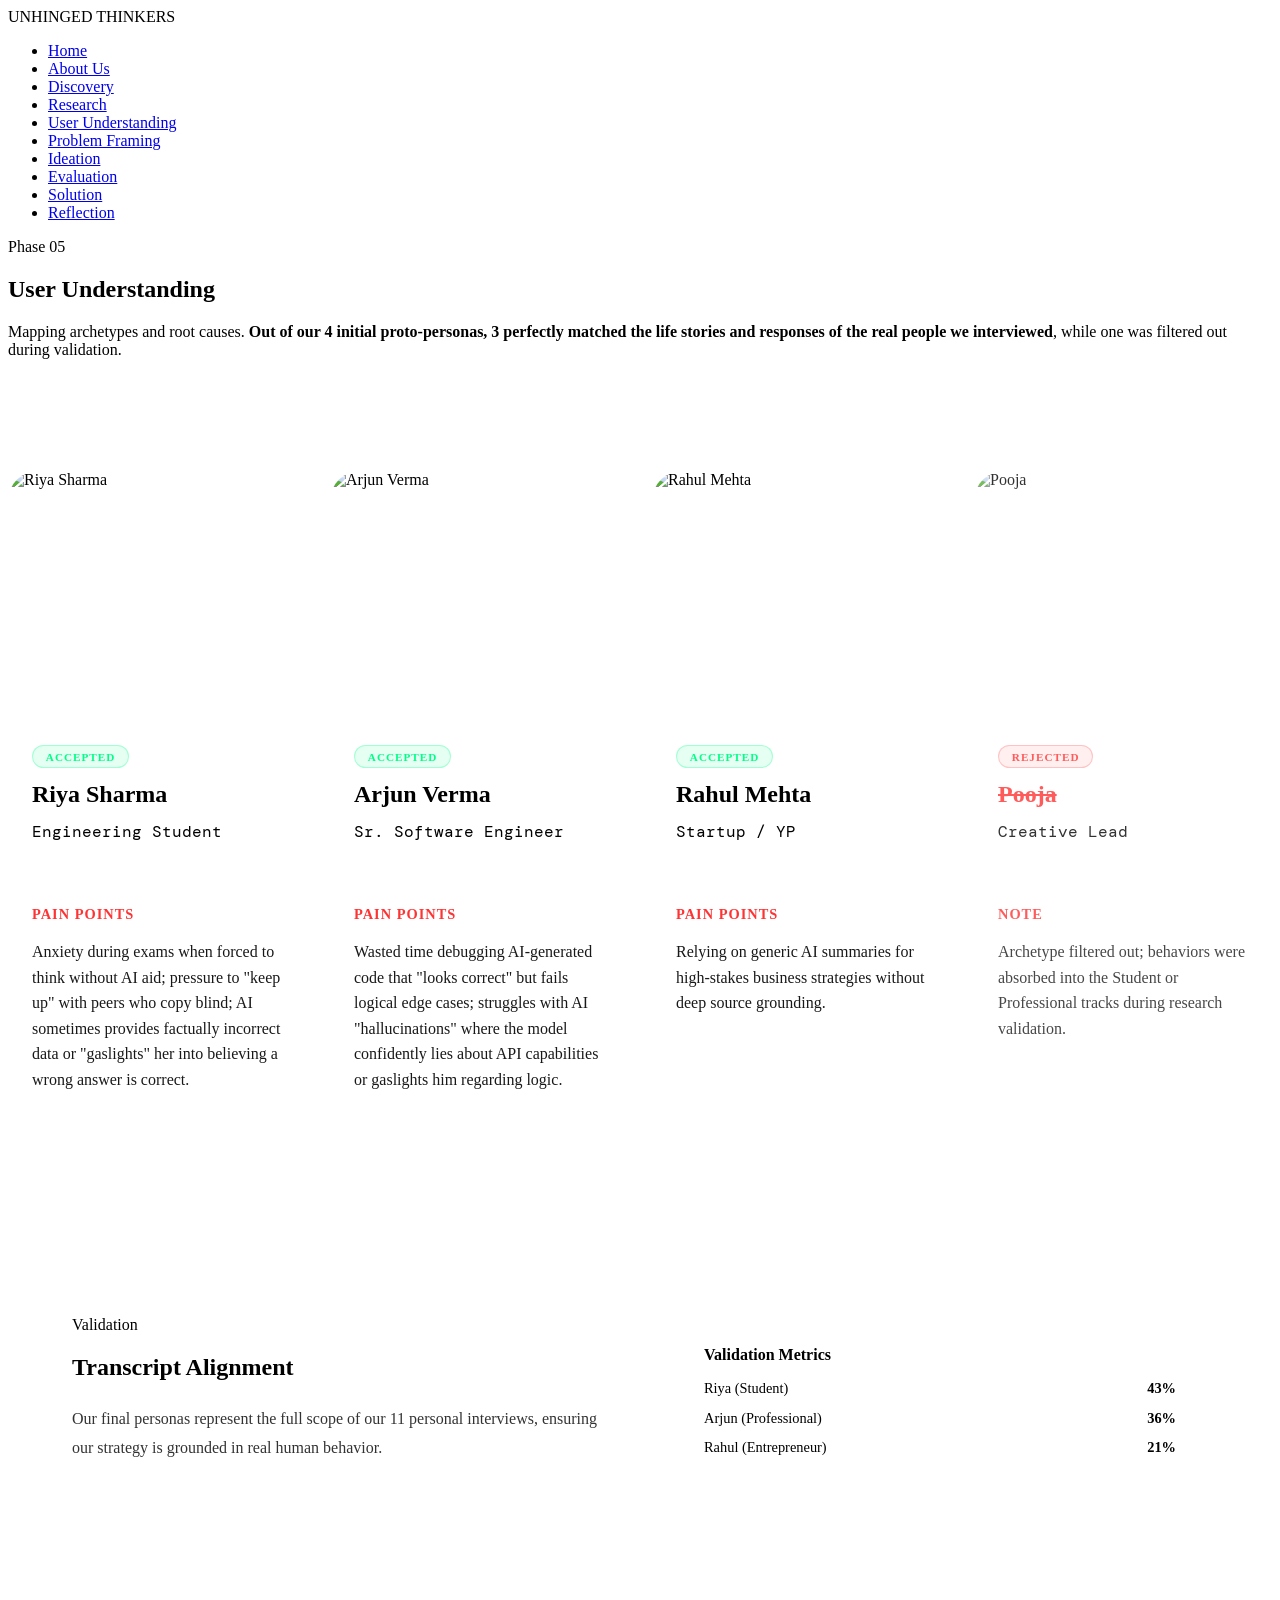
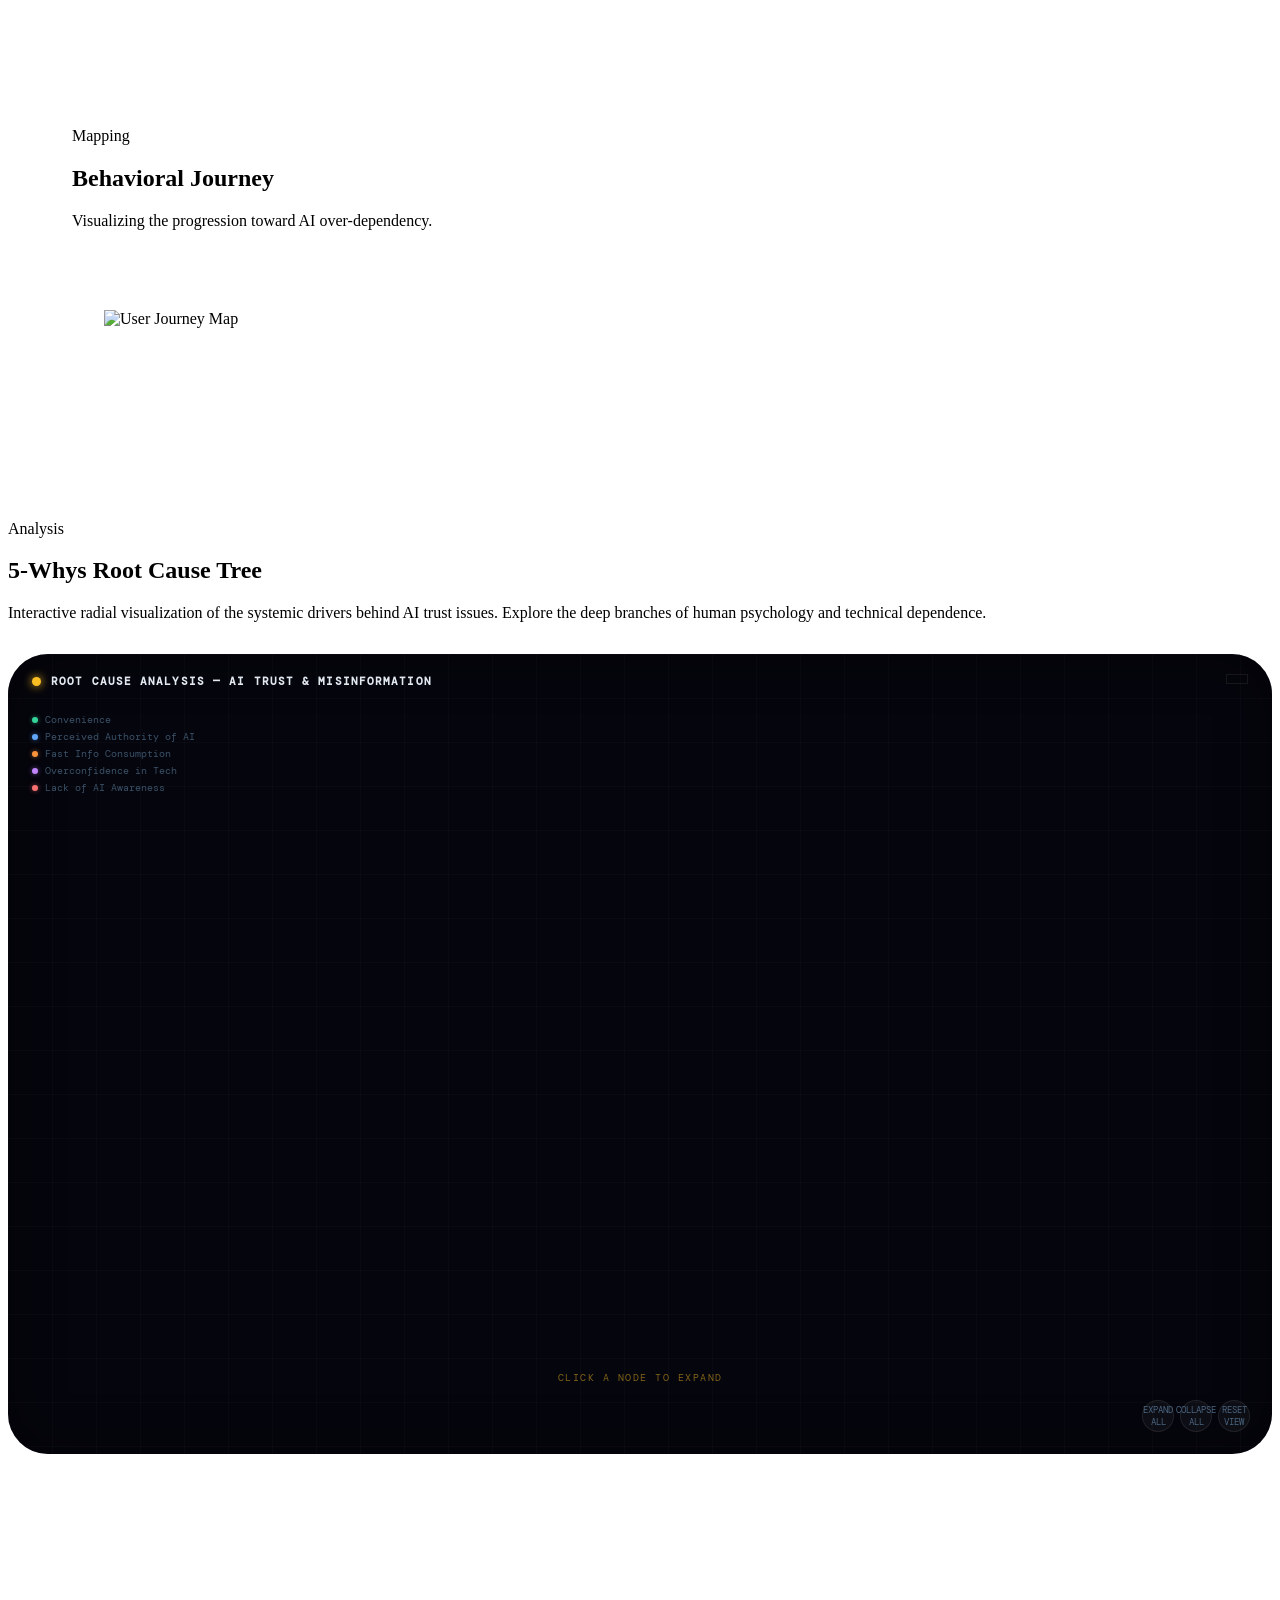
==== commit 6d1d5329: "Add files via upload" ====
--- a/user.html
+++ b/user.html
@@ -323,7 +323,7 @@
             </div>
         </section>
 
-        <!-- 4. PREMIUM 5-WHYS ROOT CAUSE TREE (Custom Engine) -->
+        <!-- 4. FULL 260-NODE ROOT CAUSE MINDMAP (D3 Radial Tree) -->
         <section class="stats-section">
             <div class="section-header">
                 <span class="eyebrow">Analysis</span>
@@ -331,37 +331,38 @@
                 <p>Interactive radial visualization of the systemic drivers behind AI trust issues. Explore the deep branches of human psychology and technical dependence.</p>
             </div>
 
-            <div id="whys-section" style="height: 800px; position: relative; background: #060A10; border-radius: 40px; border: 1px solid var(--border-color); overflow: hidden; margin-top: 2rem; box-shadow: inset 0 0 50px rgba(0,0,0,0.5); font-family: system-ui, sans-serif;">
-                <div style="position: absolute; inset: 0; background-image: linear-gradient(rgba(255,255,255,.02) 1px,transparent 1px), linear-gradient(90deg,rgba(255,255,255,.02) 1px,transparent 1px); background-size: 44px 44px; pointer-events: none; z-index: 0;"></div>
-                
-                <div class="whys-header-internal" style="position: absolute; top: 24px; left: 24px; z-index: 50; display: flex; align-items: center; gap: 12px;">
-                    <div class="whys-header-dot" style="width: 10px; height: 10px; border-radius: 50%; background: #00d4ff; box-shadow: 0 0 12px #00d4ff;"></div>
-                    <h1 style="font-size: 13px; font-weight: 700; color: #E2E8F0; letter-spacing: .04em; text-transform: uppercase; margin: 0; font-family: 'DM Mono', monospace;">Blind Trust in AI</h1>
-                </div>
-
-                <div id="whys-legend" class="whys-legend" style="position: absolute; top: 80px; left: 24px; z-index: 50; display: flex; flex-direction: column; gap: 5px;"></div>
-                
-                <div id="svg-wrap" style="width: 100%; height: 100%; position: relative; z-index: 1; user-select: none;">
-                    <svg id="svg" style="display: block; width: 100%; height: 100%; cursor: grab;">
-                        <defs>
-                            <filter id="glow" x="-60%" y="-60%" width="220%" height="220%">
-                                <feGaussianBlur in="SourceGraphic" stdDeviation="3.5" result="b"/>
-                                <feMerge><feMergeNode in="b"/><feMergeNode in="SourceGraphic"/></feMerge>
-                            </filter>
-                        </defs>
-                        <g id="gRoot"></g>
-                    </svg>
-                </div>
-
-                <div id="whys-tip" style="display: none; position: fixed; background: rgba(6,10,16,.96); border: 1px solid rgba(255,255,255,0.12); border-radius: 6px; padding: 5px 11px; font-size: 11px; font-family: 'DM Mono', monospace; color: #E2E8F0; pointer-events: none; z-index: 10000; box-shadow: 0 8px 24px rgba(0,0,0,.6);"></div>
-
-                <div class="whys-controls" style="position: absolute; bottom: 24px; right: 24px; display: flex; gap: 6px; z-index: 50;">
-                    <div class="ctrl-btn" id="bIn" style="width: 34px; height: 34px; background: rgba(255,255,255,.05); border: 1px solid rgba(255,255,255,.1); border-radius: 8px; color: #4A6580; font-size: 17px; display: flex; align-items: center; justify-content: center; cursor: pointer; transition: 0.15s; line-height: 1;">+</div>
-                    <div class="ctrl-btn" id="bOut" style="width: 34px; height: 34px; background: rgba(255,255,255,.05); border: 1px solid rgba(255,255,255,.1); border-radius: 8px; color: #4A6580; font-size: 17px; display: flex; align-items: center; justify-content: center; cursor: pointer; transition: 0.15s; line-height: 1;">−</div>
-                    <div class="ctrl-btn" id="bReset" style="width: 34px; height: 34px; background: rgba(255,255,255,.05); border: 1px solid rgba(255,255,255,.1); border-radius: 8px; color: #4A6580; font-size: 17px; display: flex; align-items: center; justify-content: center; cursor: pointer; transition: 0.15s; line-height: 1;">⌂</div>
-                </div>
-
-                <button id="expand-btn-internal" style="position: absolute; bottom: 24px; left: 50%; transform: translateX(-50%); font-size: 10px; font-family: 'DM Mono', monospace; text-transform: uppercase; background: rgba(255,255,255,0.04); border: 1px solid rgba(255,255,255,0.08); color: #4A6580; padding: 6px 18px; border-radius: 20px; cursor: pointer; z-index: 50; transition: 0.15s;">expand all</button>
+            <div id="whys-section" style="height: 800px; position: relative; background: #05050d; border-radius: 40px; border: 1px solid var(--border-color); overflow: hidden; margin-top: 2rem; box-shadow: inset 0 0 50px rgba(0,0,0,0.5);">
+
+                <!-- grid bg -->
+                <div style="position:absolute;inset:0;background-image:linear-gradient(rgba(255,255,255,.02) 1px,transparent 1px),linear-gradient(90deg,rgba(255,255,255,.02) 1px,transparent 1px);background-size:44px 44px;pointer-events:none;z-index:0;"></div>
+
+                <!-- header -->
+                <div style="position:absolute;top:20px;left:24px;z-index:50;display:flex;align-items:center;gap:10px;">
+                    <div style="width:9px;height:9px;border-radius:50%;background:#fbbf24;box-shadow:0 0 10px #fbbf24;"></div>
+                    <span style="font-size:11px;font-weight:700;color:#E2E8F0;letter-spacing:.1em;text-transform:uppercase;font-family:'DM Mono',monospace;">Root Cause Analysis — AI Trust &amp; Misinformation</span>
+                </div>
+
+                <!-- legend -->
+                <div id="mm-legend" style="position:absolute;top:60px;left:24px;z-index:50;display:flex;flex-direction:column;gap:5px;"></div>
+
+                <!-- node counter -->
+                <div id="mm-count" style="position:absolute;top:20px;right:24px;z-index:50;font-size:10px;font-family:'DM Mono',monospace;color:#4a5568;letter-spacing:.08em;padding:4px 10px;border:1px solid rgba(255,255,255,0.07);"></div>
+
+                <!-- tooltip -->
+                <div id="mm-tip" style="display:none;position:fixed;background:rgba(5,5,13,.97);border:1px solid rgba(255,255,255,.1);border-radius:4px;padding:7px 12px;font-size:11px;font-family:'DM Mono',monospace;color:#cbd5e0;pointer-events:none;z-index:10000;max-width:220px;line-height:1.5;box-shadow:0 8px 32px rgba(0,0,0,.6);"></div>
+
+                <!-- chart -->
+                <svg id="mm-svg" style="display:block;width:100%;height:100%;cursor:grab;position:relative;z-index:1;"></svg>
+
+                <!-- controls -->
+                <div style="position:absolute;bottom:22px;right:22px;z-index:50;display:flex;gap:6px;">
+                    <button class="ctrl-btn" id="mm-expand" style="font-family:'DM Mono',monospace;font-size:9px;text-transform:uppercase;background:rgba(255,255,255,.04);border:1px solid rgba(255,255,255,.08);color:#4A6580;padding:5px 14px;border-radius:20px;cursor:pointer;">Expand All</button>
+                    <button class="ctrl-btn" id="mm-collapse" style="font-family:'DM Mono',monospace;font-size:9px;text-transform:uppercase;background:rgba(255,255,255,.04);border:1px solid rgba(255,255,255,.08);color:#4A6580;padding:5px 14px;border-radius:20px;cursor:pointer;">Collapse All</button>
+                    <button class="ctrl-btn" id="mm-reset" style="font-family:'DM Mono',monospace;font-size:9px;text-transform:uppercase;background:rgba(255,255,255,.04);border:1px solid rgba(255,255,255,.08);color:#4A6580;padding:5px 14px;border-radius:20px;cursor:pointer;">Reset View</button>
+                </div>
+
+                <!-- hint -->
+                <div id="mm-hint" style="position:absolute;bottom:70px;left:50%;transform:translateX(-50%);font-size:10px;font-family:'DM Mono',monospace;letter-spacing:.15em;text-transform:uppercase;color:rgba(251,191,36,.5);pointer-events:none;transition:opacity .5s;z-index:50;">Click a node to expand</div>
             </div>
         </section>
     </main>
@@ -369,109 +370,384 @@
     <div id="lightbox" onclick="this.style.display='none'"><img id="lightbox-img" src="" alt="Full View"></div>
     <footer><div class="container"><p>&copy; 2026 UNHINGED THINKERS - AI Ethics Project</p></div></footer>
 
+    <script src="https://cdnjs.cloudflare.com/ajax/libs/d3/7.8.5/d3.min.js"></script>
     <script>
-        // ── DATA ────────────────────────────────────────────────────────────────────
-        const RAW = {n:"Blind Trust in AI",c:[
-          {n:"Mental Shortcuts",c:[
-            {n:"Authority Bias",c:[{n:"Smart-sounding tone"},{n:"Confident formatting"},{n:"Trust in Silicon logic"}]},
-            {n:"Cognitive Laziness",c:[{n:"Thinking is draining"},{n:"Desire for easy answers"},{n:"Avoidance of fact-checking"}]},
-            {n:"Information Overload",c:[{n:"Too many sources"},{n:"Decision fatigue"},{n:"Need for quick summaries"}]}
-          ]},
-          {n:"User Habits",c:[
-            {n:"Copy-Pasting",c:[{n:"Muscle memory speed"},{n:"Lack of review step"}]},
-            {n:"Peer Pressure",c:[{n:"Normalization of cheating"},{n:"Comparison of grades"}]},
-            {n:"Falling Behind",c:[{n:"AI users are faster"},{n:"Manual work feels slow"}]}
-          ]},
-          {n:"Tool Design",c:[
-            {n:"Frictionless UI",c:[{n:"Single-click copy"},{n:"No verification warnings"}]},
-            {n:"Opaque Algorithms",c:[{n:"Black-box processing"},{n:"No source citations"}]},
-            {n:"No Verification",c:[{n:"No built-in fact checker"},{n:"Missing privacy filters"}]}
+    // ── lightbox helper (keep existing behaviour) ──────────────────────────────
+    function openLightbox(src) { document.getElementById('lightbox-img').src=src; document.getElementById('lightbox').style.display='flex'; }
+
+    // ══════════════════════════════════════════════════════════════════════
+    //  FULL 260-NODE TREE DATA
+    // ══════════════════════════════════════════════════════════════════════
+    const MM_RAW = {
+      name:"People Blindly Trust AI\n& Believe Misinformation", id:"root",
+      children:[
+        // ── BRANCH 1: CONVENIENCE ─────────────────────────────────────────
+        {name:"Convenience",id:"conv",children:[
+          {name:"Quick Answers Preferred",children:[
+            {name:"Users Don't Read Fully",children:[
+              {name:"Attention Span Reduction"},{name:"Mobile-First Consumption"},{name:"Copy-Paste Behavior"}
+            ]},
+            {name:"Skimming Replaces Deep Reading",children:[
+              {name:"F-Pattern Reading Behavior"},
+              {name:"TL;DR Culture",children:[{name:"Reddit Summary Habits"},{name:"Twitter Thread Culture"}]},
+              {name:"Headline-Only Reading"}
+            ]},
+            {name:"Time Pressure Drives Shortcuts",children:[{name:"Productivity Pressure"},{name:"KPI-Driven Work Culture"}]}
+          ]},
+          {name:"AI Reduces Cognitive Load",children:[
+            {name:"Mental Laziness Enabled",children:[
+              {name:"Outsourcing Thinking to AI",children:[{name:"Analysis Paralysis Avoided"},{name:"Cognitive Offloading Normalized"}]},
+              {name:"No Need to Remember Facts",children:[{name:"Google Effect on Memory"},{name:"Reduced Memorisation Practice"}]},
+              {name:"Decision Fatigue Exploited"}
+            ]},
+            {name:"Low Motivation to Cross-Check",children:[
+              {name:"Instant Gratification Culture"},{name:"Effort-Reward Imbalance"},{name:"Verification Feels Tedious"}
+            ]},
+            {name:"Verification Feels Effortful",children:[
+              {name:"Multiple Sources Overwhelming"},{name:"Source Evaluation is Hard"},{name:"No Verification Protocol Taught"}
+            ]}
+          ]},
+          {name:"Multitasking Leads to Shallow Checking",children:[
+            {name:"Divided Attention Reduces Focus",children:[{name:"Constant Notifications"},{name:"Context Switching Costs"}]},
+            {name:"Users Don't Fully Analyse Answers",children:[{name:"Shallow Processing"},{name:"Cognitive Shortcuts Taken"}]},
+            {name:"Always-On Work Culture"}
+          ]},
+          {name:"No Immediate Consequences for Being Wrong",children:[
+            {name:"Accountability Gap",children:[{name:"Anonymous Online Behaviour"},{name:"No Feedback Loop on Errors"}]},
+            {name:"Errors Go Unnoticed",children:[{name:"Consequences Are Delayed"},{name:"No Error-Correction Mechanism"}]},
+            {name:"Short-Term Thinking Dominates"}
+          ]},
+          {name:"Users Prefer Effort-Free Solutions",children:[
+            {name:"No Training on Tool Limitations",children:[{name:"Vendors Don't Disclose Limits"},{name:"Tutorials Skip Error Cases"}]},
+            {name:"Default Settings Trusted Blindly",children:[{name:"No Customisation Expected"},{name:"Default = Correct Assumption"}]},
+            {name:"One-Click Answers Normalised",children:[{name:"Voice Assistants Trained This Habit"},{name:"Search Autocomplete Culture"}]}
           ]}
-        ]};
-
-        // ── COLORS ──────────────────────────────────────────────────────────────────
-        const COLORS = { "Mental Shortcuts": "#4ADE80", "User Habits": "#60A5FA", "Tool Design": "#FACC15", "_root": "#00d4ff" };
-
-        // ── BUILD ────────────────────────────────────────────────────────────────────
-        let UID = 0;
-        function build(raw, depth, parent) {
-          const node = { id:UID++, name:raw.n, depth, parent, children:null, _children:null, angle:0, radius:0, x:0, y:0 };
-          if (raw.c && raw.c.length) {
-            const kids = raw.c.map(r => build(r, depth+1, node));
-            if (depth >= 1) node._children = kids; else node.children = kids;
-          }
-          return node;
-        }
-        const ROOT = build(RAW, 0, null);
-        const LR = 110;
-
-        function leaves(n) { const ch = n.children || []; return ch.length ? ch.reduce((s,c) => s + leaves(c), 0) : 1; }
-        function doLayout(node, a0, a1) {
-          node.angle  = (a0 + a1) / 2; node.radius = node.depth * LR;
-          const rad   = node.angle - Math.PI / 2;
-          node.x = node.radius * Math.cos(rad); node.y = node.radius * Math.sin(rad);
-          const ch = node.children || []; if (!ch.length) return;
-          const total = ch.reduce((s,c) => s + leaves(c), 0);
-          let cur = a0; for (const c of ch) { const span = (leaves(c) / total) * (a1 - a0); doLayout(c, cur, cur + span); cur += span; }
-        }
-
-        const NS = "http://www.w3.org/2000/svg";
-        function svgEl(tag, attrs, parent) {
-          const e = document.createElementNS(NS, tag);
-          for (const [k,v] of Object.entries(attrs)) e.setAttribute(k, v);
-          if (parent) parent.appendChild(e); return e;
-        }
-
-        const svg = document.getElementById("svg"), gRoot = document.getElementById("gRoot"), tip = document.getElementById("whys-tip"), section = document.getElementById("whys-section");
-        let W = section.clientWidth, H = section.clientHeight, tx=W/2, ty=H/2, tk=1;
-        function applyTx() { gRoot.setAttribute("transform", `translate(${tx},${ty}) scale(${tk})`); }
-
-        function render() {
-          doLayout(ROOT, 0, 2*Math.PI); gRoot.innerHTML = "";
-          const allL = (n, acc=[]) => { (n.children||[]).forEach(c=>{acc.push([n,c]); allL(c,acc);}); return acc; };
-          const allN = (n, acc=[]) => { acc.push(n); (n.children||[]).forEach(c=>allN(c,acc)); return acc; };
-          const getCol = (n) => { if(n.depth===0) return COLORS._root; let a=n; while(a.depth>1) a=a.parent; return COLORS[a.name] || "#94A3B8"; };
-
-          allL(ROOT).forEach(([s,t]) => {
-            const mid = (s.radius + t.radius) / 2, sa = s.angle-Math.PI/2, ta = t.angle-Math.PI/2;
-            svgEl("path", { d: `M${s.x},${s.y} C${mid*Math.cos(sa)},${mid*Math.sin(sa)} ${mid*Math.cos(ta)},${mid*Math.sin(ta)} ${t.x},${t.y}`, fill:"none", stroke:getCol(t), "stroke-opacity":".28", "stroke-width":"1.5", "pointer-events":"none" }, gRoot);
-          });
-
-          allN(ROOT).forEach(node => {
-            const col = getCol(node), r0 = node.depth===0 ? 20 : node.depth===1 ? 9 : 5, collapsed = node._children && node._children.length && !node.children;
-            const g = svgEl("g", { transform: `translate(${node.x},${node.y})`, style:"cursor:pointer" }, gRoot);
-            svgEl("circle", { r: r0*2.2, fill: col, "fill-opacity": ".08" }, g);
-            if(collapsed) svgEl("circle", { r: r0+4, fill: "none", stroke: col, "stroke-opacity": ".4", "stroke-width": "1.5", "stroke-dasharray": "3,2" }, g);
-            const circ = svgEl("circle", { r: r0, fill: collapsed ? "#060A10" : col, stroke: col, "stroke-width": node.depth===0?"3":"2" }, g);
-            const label = node.name.length>27 ? node.name.slice(0,25)+"..." : node.name;
-            const isRight = node.depth===0 || node.angle < Math.PI, pad = node.depth===0 ? 0 : node.depth===1 ? 13 : 9;
-            svgEl("text", { x: node.depth===0?0:(isRight?pad:-pad), y: node.depth===0?5:0, "text-anchor": node.depth===0?"middle":(isRight?"start":"end"), "dominant-baseline": "central", fill: node.depth===0?"#fff":col, "fill-opacity": ".88", "font-size": node.depth===0?"13":node.depth===1?"10":"8.5", "font-weight": node.depth<=1?"700":"400", "pointer-events":"none" }, g).textContent = label;
-
-            g.addEventListener("mouseenter", () => { circ.setAttribute("filter","url(#glow)"); circ.setAttribute("stroke-width", node.depth===0?"4":"3"); });
-            g.addEventListener("mouseleave", () => { circ.removeAttribute("filter"); circ.setAttribute("stroke-width", node.depth===0?"3":"2"); tip.style.display="none"; });
-            g.addEventListener("mousemove", ev => { tip.style.display="block"; tip.style.color=col; tip.style.borderColor=col+"55"; tip.textContent=node.name; tip.style.left=(ev.clientX+14)+"px"; tip.style.top=(ev.clientY-10)+"px"; });
-            g.addEventListener("click", ev => { ev.stopPropagation(); if(node.depth===0){ const h=(n)=>n._children?true:(n.children||[]).some(h); if(h(node)){ (function e(n){if(n._children){n.children=n._children;n._children=null;}(n.children||[]).forEach(e);})(node); }else{ (function c(n){if(n.depth>=1&&n.children){n._children=n.children;n.children=null;}else(n.children||[]).forEach(c);})(node); } }else{ if(node.children){node._children=node.children;node.children=null;}else if(node._children){node.children=node._children;node._children=null;} } render(); });
-          });
-          applyTx();
-        }
-
-        svg.addEventListener("wheel", ev => { ev.preventDefault(); const r=svg.getBoundingClientRect(), mx=ev.clientX-r.left, my=ev.clientY-r.top, f=ev.deltaY<0?1.12:1/1.12, nk=Math.min(12,Math.max(0.06,tk*f)); tx=mx-(mx-tx)*(nk/tk); ty=my-(my-ty)*(nk/tk); tk=nk; applyTx(); }, {passive:false});
-        let panning=false, dsx=0, dsy=0, txs=0, tys=0;
-        svg.addEventListener("mousedown", ev => { panning=true; dsx=ev.clientX; dsy=ev.clientY; txs=tx; tys=ty; svg.style.cursor="grabbing"; });
-        window.addEventListener("mousemove", ev => { if(!panning) return; tx=txs+(ev.clientX-dsx); ty=tys+(ev.clientY-dsy); applyTx(); });
-        window.addEventListener("mouseup", () => { panning=false; svg.style.cursor="grab"; });
-        
-        document.getElementById("bIn").onclick=()=>{ tk=Math.min(12,tk*1.3); applyTx(); };
-        document.getElementById("bOut").onclick=()=>{ tk=Math.max(0.06,tk/1.3); applyTx(); };
-        document.getElementById("bReset").onclick=()=>{ tx=W/2; ty=H/2; tk=1; applyTx(); };
-        let allEx=false; document.getElementById("expand-btn-internal").onclick=function(){ if(!allEx){ (function e(n){if(n._children){n.children=n._children;n._children=null;}(n.children||[]).forEach(e);})(ROOT); this.textContent="collapse all"; }else{ (function c(n){if(n.depth>=2&&n.children){n._children=n.children;n.children=null;}(n.children||[]).forEach(c);})(ROOT); this.textContent="expand all"; } allEx=!allEx; render(); };
-        
-        const leg = document.getElementById("whys-legend");
-        Object.entries(COLORS).forEach(([n,c])=>{ if(n==="_root") return; const d=document.createElement("div"); d.style.cssText="display:flex;align-items:center;gap:7px;font-size:9.5px;color:#3A5268;font-family:monospace;"; d.innerHTML=`<div style="width:7px;height:7px;border-radius:50%;background:${c};box-shadow:0 0 5px ${c}88"></div>${n}`; leg.appendChild(d); });
-
-        window.addEventListener("resize",()=>{ W=section.clientWidth; H=section.clientHeight; render(); });
-        function openLightbox(src) { document.getElementById('lightbox-img').src = src; document.getElementById('lightbox').style.display = 'flex'; }
-        render();
+        ]},
+
+        // ── BRANCH 2: PERCEIVED AUTHORITY ─────────────────────────────────
+        {name:"Perceived Authority of AI",id:"auth",children:[
+          {name:"Human-Like Language Increases Trust",children:[
+            {name:"Natural Language Mimics Expertise",children:[{name:"Vocabulary Signals Competence"},{name:"Formal Register Builds Authority"}]},
+            {name:"No Hesitation or Doubt Shown",children:[
+              {name:"Confident Phrasing Always Used"},{name:"Certainty Projected by Default"},
+              {name:"Responses Structured Clearly",children:[{name:"Bullet Points Feel Authoritative"},{name:"Headers Signal Organisation"}]}
+            ]},
+            {name:"Emotional Resonance in Responses",children:[{name:"Empathy Simulation"},{name:"Rapport-Building Language"}]}
+          ]},
+          {name:"AI Gives Confident-Sounding Answers",children:[
+            {name:"Hallucinations Sound Plausible",children:[
+              {name:"Fabricated Citations Included",children:[{name:"References Look Legitimate"},{name:"Journal Names Sound Real"}]},
+              {name:"False Precision in Numbers"}
+            ]},
+            {name:"No Uncertainty Expressed",children:[{name:"Probabilistic Thinking Absent"},{name:"Risk Levels Hidden from User"}]},
+            {name:"Specific Statistics Fabricated",children:[{name:"Dates Given with Full Confidence"},{name:"Percentages Invented Freely"}]}
+          ]},
+          {name:"Branding of AI Tools Builds Trust",children:[
+            {name:"Big Tech Association",children:[{name:"Google & Microsoft Backing"},{name:"Corporate Brand Trust Transferred"}]},
+            {name:"AI Marketed as Omniscient",children:[
+              {name:"Product Messaging Misleads Users"},{name:"Marketing Hyperbole Believed"},
+              {name:"Medical Questions Asked Freely"},{name:"Legal Advice Sought from AI"},{name:"Breadth Confused with Depth"}
+            ]},
+            {name:"Investment Signals Quality",children:[{name:"Billions in Funding Visible"},{name:"Positive Media Coverage"}]}
+          ]},
+          {name:"Conversational Tone Feels Natural",children:[
+            {name:"Humans Relate to Dialogue Format",children:[{name:"Reciprocity Instinct Activated"},{name:"Feels Like Talking to a Friend"}]},
+            {name:"Social Intelligence Triggered",children:[{name:"Trust Built Through Exchange"},{name:"Familiarity Breeds Confidence"}]},
+            {name:"Informality Disarms Caution"}
+          ]}
+        ]},
+
+        // ── BRANCH 3: FAST INFO CONSUMPTION ───────────────────────────────
+        {name:"Fast Information\nConsumption Culture",id:"fast",children:[
+          {name:"Speed Prioritised Over Accuracy",children:[
+            {name:"Desire to Finish Tasks Quickly",children:[{name:"Productivity Pressure"},{name:"Time Scarcity Mindset"}]},
+            {name:"Short-Form Content Dominates",children:[
+              {name:"TikTok Algorithm Rewards Brevity",children:[{name:"Complex Topics Oversimplified"},{name:"Nuance Lost in Condensing"}]},
+              {name:"YouTube Shorts Culture"},{name:"Instagram Reels Habit"}
+            ]},
+            {name:"Search Engine Behaviour Influence",children:[{name:"First Result Bias"},{name:"Click-Through Rate Optimisation"}]}
+          ]},
+          {name:"Habit of Accepting First Answer",children:[
+            {name:"Users Skip Verification Steps",children:[{name:"No Fact-Checking Protocol"},{name:"Verification Not Taught in Schools"}]},
+            {name:"Headline Reading Only",children:[{name:"Clickbait Exploits This"},{name:"Misleading Titles Spread Faster"}]},
+            {name:"Preview Text Trusted Over Content",children:[{name:"Snippets Replace Full Articles"},{name:"Summaries Accepted as Complete"}]}
+          ]},
+          {name:"Information Overload Reduces Verification",children:[
+            {name:"Too Much Content to Process Fully",children:[{name:"Filter Failure"},{name:"Curation Algorithms Overwhelm"}]},
+            {name:"Mental Fatigue Reduces Effort",children:[{name:"Decision Fatigue is Real"},{name:"Cognitive Bandwidth Exhausted"}]},
+            {name:"Pressure to Keep Up with Info",children:[{name:"FOMO Drives Consumption"},{name:"Social Pressure to Stay Current"},{name:"Infinite Scroll Design"}]}
+          ]},
+          {name:"Algorithm-Driven Echo Chambers",children:[
+            {name:"Recommendation Systems Reinforce Bias",children:[{name:"YouTube Rabbit Holes"},{name:"Spotify Similarity Bias"}]},
+            {name:"Social Sharing Spreads Unchecked",children:[
+              {name:"Emotional Content Spreads Faster"},
+              {name:"Shares Happen Before Reading",children:[{name:"Twitter Retweet Culture"},{name:"WhatsApp Forward Culture"}]}
+            ]},
+            {name:"Opposing Views Suppressed",children:[{name:"Confirmation Bias Amplified"},{name:"Diverse Perspectives Hidden"}]}
+          ]},
+          {name:"Platform Design Encourages Quick Consumption",children:[
+            {name:"Autoplay Eliminates Decision Points",children:[{name:"Netflix Autoplay Effect"},{name:"YouTube Autoplay Normalised"}]},
+            {name:"Like/Share Without Engaging",children:[{name:"Engagement Metrics Gamified"},{name:"Passive Interaction Rewarded"}]},
+            {name:"Algorithmic Amplification of Simple Content",children:[{name:"Complex Content Gets Less Reach"},{name:"Simple Content Gets More Shares"}]}
+          ]}
+        ]},
+
+        // ── BRANCH 4: OVERCONFIDENCE IN TECH ──────────────────────────────
+        {name:"Overconfidence\nin Technology",id:"over",children:[
+          {name:"Social Proof: Others Using AI Confirm Trust",children:[
+            {name:"Bandwagon Effect",children:[{name:"Popular = Trustworthy Assumption"},{name:"Viral Adoption Signals Validity"}]},
+            {name:"Herd Mentality in Tech Adoption",children:[{name:"Early Adopters Set Community Norms"},{name:"Tech Community Influence"}]},
+            {name:"Questioning Feels Contrarian",children:[{name:"Social Cost of Scepticism"},{name:"FOMO Drives Compliance"}]}
+          ]},
+          {name:"Belief AI is Always Improving = Always Correct",children:[
+            {name:"Progress Narrative Dominates",children:[{name:"Version Numbers Imply Improvement"},{name:"Latest Model = Best = True"}]},
+            {name:"Assumption Newer Tech Has No Flaws",children:[{name:"Recency Bias in Trust"},{name:"Past Successes Build Blind Faith"}]},
+            {name:"Rapid AI Advancements Fuel Awe",children:[{name:"Impressive Demos Create Halo Effect"},{name:"Awe Reduces Critical Evaluation"},{name:"Demo Performance ≠ Real Performance"}]}
+          ]},
+          {name:"Fear of Questioning Advanced Systems",children:[
+            {name:"Technical Jargon Intimidates",children:[{name:"Complex Terms Signal Expertise"},{name:"'Trained on Billions' Implies Truth"}]},
+            {name:"Too Complex to Challenge",children:[{name:"Black Box Problem"},{name:"Explainability Lacking in AI"}]},
+            {name:"Users Feel Unqualified to Judge",children:[{name:"Technical Literacy Gap"},{name:"Dunning-Kruger Inverse Effect"}]}
+          ]},
+          {name:"Trust Built by Prior Automation Successes",children:[
+            {name:"GPS Rarely Wrong Builds Habit",children:[{name:"Navigation Accuracy Assumed"},{name:"Spatial Cognition Reduced"}]},
+            {name:"Autocorrect Accepted by Default",children:[{name:"Text Changes Go Unnoticed"},{name:"Passive Acceptance Normalised"}]},
+            {name:"Dependency on Tools Like Google Maps",children:[{name:"Map Reading Skills Decline"},{name:"Habit of Not Questioning Outputs"}]}
+          ]},
+          {name:"Media Hype Cycle Amplifies AI Trust",children:[
+            {name:"Tech Journalists Lack Critical Lens",children:[{name:"Press Releases Reprinted as News"},{name:"No Adversarial Testing Done"}]},
+            {name:"Investment Media Creates FOMO",children:[{name:"Fear of Disruption Narrative"},{name:"AI-or-Die Business Framing"}]}
+          ]}
+        ]},
+
+        // ── BRANCH 5: LACK OF AI AWARENESS ────────────────────────────────
+        {name:"Lack of Awareness /\nAI Literacy",id:"aware",children:[
+          {name:"People Don't Know AI Can Hallucinate",children:[
+            {name:"Outputs Look Like Factual Statements",children:[
+              {name:"Formatting Mimics Academic Citations"},{name:"No Mental Flag for AI Content"},{name:"Bold Text Implies Importance"}
+            ]},
+            {name:"Curriculum Not Updated with AI Tools",children:[
+              {name:"Schools Don't Teach AI Risks"},{name:"Teachers Untrained on AI"},{name:"Standardised Tests Exclude AI"}
+            ]},
+            {name:"Users Don't Question Generated Info",children:[{name:"Trust by Default"},{name:"Critical Eye Not Applied"}]}
+          ]},
+          {name:"No Education on AI Limitations",children:[
+            {name:"Lack of Questioning Mindset",children:[{name:"Socratic Method Not Taught"},{name:"Questions Seen as Weakness"},{name:"Passive Learning Rewarded"}]},
+            {name:"No Knowledge of AI Training Data",children:[{name:"Bias in Datasets Ignored"},{name:"Data Quality Not Understood"},{name:"Garbage In, Garbage Out Unknown"}]},
+            {name:"Media Literacy Gap Doesn't Cover AI",children:[{name:"Lateral Reading Not Practised"},{name:"AI Not Covered in Curricula"}]}
+          ]},
+          {name:"Misunderstanding of How AI Works",children:[
+            {name:"Users Relate AI to Human Intelligence",children:[{name:"Anthropomorphisation of AI"},{name:"Turing Test Framing Misleads"}]},
+            {name:"Assume AI Has Real-Time Knowledge",children:[{name:"Training Cutoff Date Unknown"},{name:"Outdated Info Not Questioned"}]},
+            {name:"Probability vs Fact Confusion",children:[{name:"Statistical Patterns Misunderstood"},{name:"Risk Literacy Gaps"}]}
+          ]},
+          {name:"Overestimation of AI Accuracy",children:[
+            {name:"Only See Past Positive Experiences",children:[{name:"Bad Outputs Forgotten Quickly"},{name:"Confirmation Bias in Memory"}]},
+            {name:"No Confidence Scale Shown in UI",children:[{name:"Uncertainty Invisible to User"},{name:"All Answers Appear Equally Certain"}]},
+            {name:"Survivorship Bias in Judgement",children:[{name:"Anecdotal Evidence Trusted"},{name:"Sample of One Generalises"}]}
+          ]},
+          {name:"Cultural Factors Reduce Scepticism",children:[
+            {name:"Deference to Authority in Some Cultures",children:[{name:"Questioning Experts Seen as Taboo"},{name:"Hierarchy-Based Trust Transferred to AI"}]},
+            {name:"Community Adoption as Safety Signal",children:[{name:"Collective Validation Effect"},{name:"If Everyone Uses It, It Must Be Safe"}]}
+          ]}
+        ]}
+      ]
+    };
+
+    // ══════════════════════════════════════════════════════════════════════
+    //  COLOURS
+    // ══════════════════════════════════════════════════════════════════════
+    const MM_COLORS = {
+      root:"#fbbf24", conv:"#34d399", auth:"#60a5fa",
+      fast:"#fb923c", over:"#c084fc", aware:"#f87171"
+    };
+    const MM_LABELS = {
+      conv:"Convenience", auth:"Perceived Authority of AI",
+      fast:"Fast Info Consumption", over:"Overconfidence in Tech", aware:"Lack of AI Awareness"
+    };
+    const DEPTH_LABELS = ["Root","L1 – Branch","L2","L3","L4","L5"];
+
+    // ── legend ─────────────────────────────────────────────────────────────
+    const legEl = document.getElementById("mm-legend");
+    Object.entries(MM_LABELS).forEach(([k,label])=>{
+      const c = MM_COLORS[k];
+      const d = document.createElement("div");
+      d.style.cssText = "display:flex;align-items:center;gap:7px;font-size:9.5px;color:#3A5268;font-family:'DM Mono',monospace;";
+      d.innerHTML = `<div style="width:6px;height:6px;border-radius:50%;background:${c};box-shadow:0 0 5px ${c}88;flex-shrink:0;"></div>${label}`;
+      legEl.appendChild(d);
+    });
+
+    // ══════════════════════════════════════════════════════════════════════
+    //  SVG / ZOOM
+    // ══════════════════════════════════════════════════════════════════════
+    const mmSection = document.getElementById("whys-section");
+    const W = mmSection.clientWidth, H = mmSection.clientHeight;
+    const RADIUS = 1050;
+
+    const mmSvg = d3.select("#mm-svg")
+      .attr("viewBox", `${-W/2} ${-H/2} ${W} ${H}`);
+
+    const mmDefs = mmSvg.append("defs");
+    // grid pattern
+    const pat = mmDefs.append("pattern").attr("id","mm-grid").attr("width",40).attr("height",40).attr("patternUnits","userSpaceOnUse");
+    pat.append("path").attr("d","M 40 0 L 0 0 0 40").attr("fill","none").attr("stroke","rgba(255,255,255,0.025)").attr("stroke-width","0.5");
+    // glow filters per branch
+    Object.entries(MM_COLORS).forEach(([id,col])=>{
+      const f = mmDefs.append("filter").attr("id",`mm-glow-${id}`).attr("x","-50%").attr("y","-50%").attr("width","200%").attr("height","200%");
+      f.append("feGaussianBlur").attr("in","SourceGraphic").attr("stdDeviation","4").attr("result","blur");
+      const m = f.append("feMerge"); m.append("feMergeNode").attr("in","blur"); m.append("feMergeNode").attr("in","SourceGraphic");
+    });
+
+    const mmG = mmSvg.append("g");
+
+    const mmZoom = d3.zoom().scaleExtent([0.05,6]).on("zoom", e => mmG.attr("transform", e.transform));
+    mmSvg.call(mmZoom);
+
+    // ══════════════════════════════════════════════════════════════════════
+    //  HIERARCHY & LAYOUT
+    // ══════════════════════════════════════════════════════════════════════
+    const mmLayout = d3.tree().size([2*Math.PI, RADIUS]).separation((a,b)=>{ const base=a.parent===b.parent?1:1.6; return base/a.depth; });
+
+    const mmRoot = d3.hierarchy(MM_RAW);
+    mmRoot.x0=0; mmRoot.y0=0;
+
+    (function assignGrp(node, grp){
+      node.data._grp = grp || node.data.id || "root";
+      if(node.children) node.children.forEach(c=>assignGrp(c, node.data.id || grp));
+      if(node._children) node._children.forEach(c=>assignGrp(c, node.data.id || grp));
+    })(mmRoot, "root");
+
+    function mmCollapse(d){ if(d.children){ d._children=d.children; d._children.forEach(mmCollapse); d.children=null; } }
+    mmRoot.children.forEach(mmCollapse);
+
+    // ══════════════════════════════════════════════════════════════════════
+    //  HELPERS
+    // ══════════════════════════════════════════════════════════════════════
+    function mmColor(d){ return MM_COLORS[d.data._grp] || MM_COLORS.root; }
+    function mmR(d){ return d.depth===0?18:d.depth===1?10:d.depth===2?7:5; }
+    function radPt(x,y){ return [(y=+y)*Math.cos(x-=Math.PI/2), y*Math.sin(x)]; }
+    function mmLink(d){
+      const [sx,sy]=radPt(d.source.x,d.source.y), [tx,ty]=radPt(d.target.x,d.target.y);
+      const mx=(sx+tx)/2, my=(sy+ty)/2;
+      return `M${sx},${sy} C${mx*.7},${my*.7} ${mx*.7},${my*.7} ${tx},${ty}`;
+    }
+    function mmCountVis(node,acc=[]){ acc.push(node); if(node.children) node.children.forEach(c=>mmCountVis(c,acc)); return acc; }
+    function mmCountAll(node,acc=[]){ acc.push(node); const kids=node.children||node._children||[]; kids.forEach(c=>mmCountAll(c,acc)); return acc; }
+
+    // ══════════════════════════════════════════════════════════════════════
+    //  UPDATE
+    // ══════════════════════════════════════════════════════════════════════
+    function mmUpdate(src){
+      const t = d3.transition().duration(500).ease(d3.easeCubicInOut);
+      mmLayout(mmRoot);
+      const descs = mmRoot.descendants(), links = mmRoot.links();
+
+      // links
+      const lSel = mmG.selectAll(".mm-link").data(links, d=>d.target.data.name);
+      lSel.enter().append("path").attr("class","mm-link").attr("fill","none").attr("stroke-width","1px").style("opacity",0)
+        .attr("d",d=>{ const o=radPt(src.x0||0,src.y0||0); return `M${o[0]},${o[1]} C${o[0]},${o[1]} ${o[0]},${o[1]} ${o[0]},${o[1]}`; })
+        .attr("stroke",d=>mmColor(d.target))
+        .merge(lSel).transition(t).style("opacity",.35).attr("d",mmLink).attr("stroke",d=>mmColor(d.target));
+      lSel.exit().transition(t).style("opacity",0).attr("d",d=>{ const o=radPt(src.x,src.y); return `M${o[0]},${o[1]} C${o[0]},${o[1]} ${o[0]},${o[1]} ${o[0]},${o[1]}`; }).remove();
+
+      // nodes
+      const nSel = mmG.selectAll(".mm-node").data(descs, d=>d.data.name);
+      const nEnter = nSel.enter().append("g").attr("class","mm-node").style("cursor","pointer")
+        .attr("transform",()=>{ const [x,y]=radPt(src.x0||0,src.y0||0); return `translate(${x},${y})`; })
+        .style("opacity",0)
+        .on("click",(e,d)=>{ e.stopPropagation(); mmToggle(d); })
+        .on("mousemove",(e,d)=>mmShowTip(e,d))
+        .on("mouseleave",mmHideTip);
+
+      // pulse ring for root
+      nEnter.filter(d=>d.depth===0).append("circle").attr("class","mm-pulse").attr("r",18).attr("fill","none")
+        .attr("stroke",MM_COLORS.root).attr("stroke-width",1.5).style("opacity",.4);
+
+      nEnter.append("circle").attr("r",0)
+        .attr("fill",d=>d.depth===0?MM_COLORS.root:"rgba(5,5,13,0.9)")
+        .attr("stroke",d=>mmColor(d))
+        .attr("filter",d=>`url(#mm-glow-${d.data._grp})`);
+
+      nEnter.append("text").attr("dy","0.3em")
+        .style("font-size",d=>d.depth===0?"10px":d.depth===1?"9.5px":d.depth===2?"8.5px":"7.5px")
+        .style("fill",d=>d.depth===0?MM_COLORS.root:mmColor(d))
+        .style("font-family","'DM Mono',monospace").style("pointer-events","none")
+        .style("opacity",0);
+
+      const nMerge = nEnter.merge(nSel);
+      nMerge.transition(t).attr("transform",d=>{ const [x,y]=radPt(d.x,d.y); return `translate(${x},${y})`; }).style("opacity",1);
+
+      nMerge.select("circle:not(.mm-pulse)").transition(t)
+        .attr("r",mmR)
+        .attr("fill",d=>d.depth===0?MM_COLORS.root:"rgba(5,5,13,0.9)")
+        .attr("stroke",d=>mmColor(d))
+        .attr("stroke-width",d=>d.depth===0?2:(d.children||d._children?1.5:1));
+
+      nMerge.select("text")
+        .text(d=>{ const n=d.data.name.replace(/\n/g," "); if(d.depth===0) return n; const max=d.depth<=2?30:26; return n.length>max?n.slice(0,max-1)+"…":n; })
+        .attr("text-anchor",d=>d.depth===0?"middle":d.x<Math.PI?"start":"end")
+        .attr("x",d=>{ if(d.depth===0) return 0; const off=mmR(d)+5; return d.x<Math.PI?off:-off; })
+        .attr("y",d=>d.depth===0?30:0)
+        .attr("transform",d=>{ if(d.depth===0) return ""; const deg=d.x*180/Math.PI-90; return `rotate(${d.x>=Math.PI?deg+180:deg})`; })
+        .transition(t).style("opacity",1);
+
+      nSel.exit().transition(t).attr("transform",()=>{ const [x,y]=radPt(src.x,src.y); return `translate(${x},${y})`; }).style("opacity",0).remove();
+
+      descs.forEach(d=>{ d.x0=d.x; d.y0=d.y; });
+
+      // counter
+      const vis=mmCountVis(mmRoot).length, tot=mmCountAll(mmRoot).length;
+      document.getElementById("mm-count").textContent=`${vis} / ${tot} visible`;
+    }
+
+    // ══════════════════════════════════════════════════════════════════════
+    //  TOGGLE / EXPAND / COLLAPSE
+    // ══════════════════════════════════════════════════════════════════════
+    let hintGone=false;
+    function dismissHint(){ if(!hintGone){ hintGone=true; const h=document.getElementById("mm-hint"); if(h){h.style.opacity="0";setTimeout(()=>h.remove(),600);} } }
+
+    function mmToggle(d){ dismissHint(); if(d.children){d._children=d.children;d.children=null;}else if(d._children){d.children=d._children;d._children=null;} mmUpdate(d); }
+
+    document.getElementById("mm-expand").onclick=()=>{
+      dismissHint();
+      (function exp(d){ if(d._children){d.children=d._children;d._children=null;} if(d.children) d.children.forEach(exp); })(mmRoot);
+      mmUpdate(mmRoot);
+      setTimeout(()=>mmSvg.transition().duration(700).call(mmZoom.transform, d3.zoomIdentity.scale(0.38)),600);
+    };
+
+    document.getElementById("mm-collapse").onclick=()=>{
+      (function col(d){ if(d.children){d._children=d.children;d.children=null;} if(d._children) d._children.forEach(col); })(mmRoot);
+      mmRoot.children=mmRoot._children; mmRoot._children=null;
+      mmRoot.children.forEach(mmCollapse);
+      mmUpdate(mmRoot);
+    };
+
+    document.getElementById("mm-reset").onclick=()=>{
+      mmSvg.transition().duration(700).ease(d3.easeCubicInOut).call(mmZoom.transform, d3.zoomIdentity.scale(0.45));
+    };
+
+    // ══════════════════════════════════════════════════════════════════════
+    //  TOOLTIP
+    // ══════════════════════════════════════════════════════════════════════
+    const mmTip = document.getElementById("mm-tip");
+    function mmShowTip(e,d){
+      const col=mmColor(d), depLabel=DEPTH_LABELS[d.depth]||`L${d.depth}`;
+      const kids=d.children?`${d.children.length} expanded`:d._children?`${d._children.length} collapsed`:"leaf node";
+      mmTip.innerHTML=`<span style="color:${col};font-weight:700">${d.data.name.replace(/\n/g," ")}</span><div style="font-size:9px;color:#4a5568;margin-top:3px;">${depLabel} · ${kids}</div>`;
+      mmTip.style.display="block";
+      mmTip.style.left=(e.clientX+14)+"px";
+      mmTip.style.top=(e.clientY-10)+"px";
+    }
+    function mmHideTip(){ mmTip.style.display="none"; }
+
+    // ── pulse animation ────────────────────────────────────────────────────
+    const mmStyle = document.createElement("style");
+    mmStyle.textContent=`@keyframes mm-pulse{0%{r:18;opacity:0.5}100%{r:34;opacity:0}} .mm-pulse{animation:mm-pulse 2s ease-out infinite;}`;
+    document.head.appendChild(mmStyle);
+
+    // ── initial render ─────────────────────────────────────────────────────
+    mmUpdate(mmRoot);
+    mmSvg.call(mmZoom.transform, d3.zoomIdentity.scale(0.9));
     </script>
 </body>
 </html>
